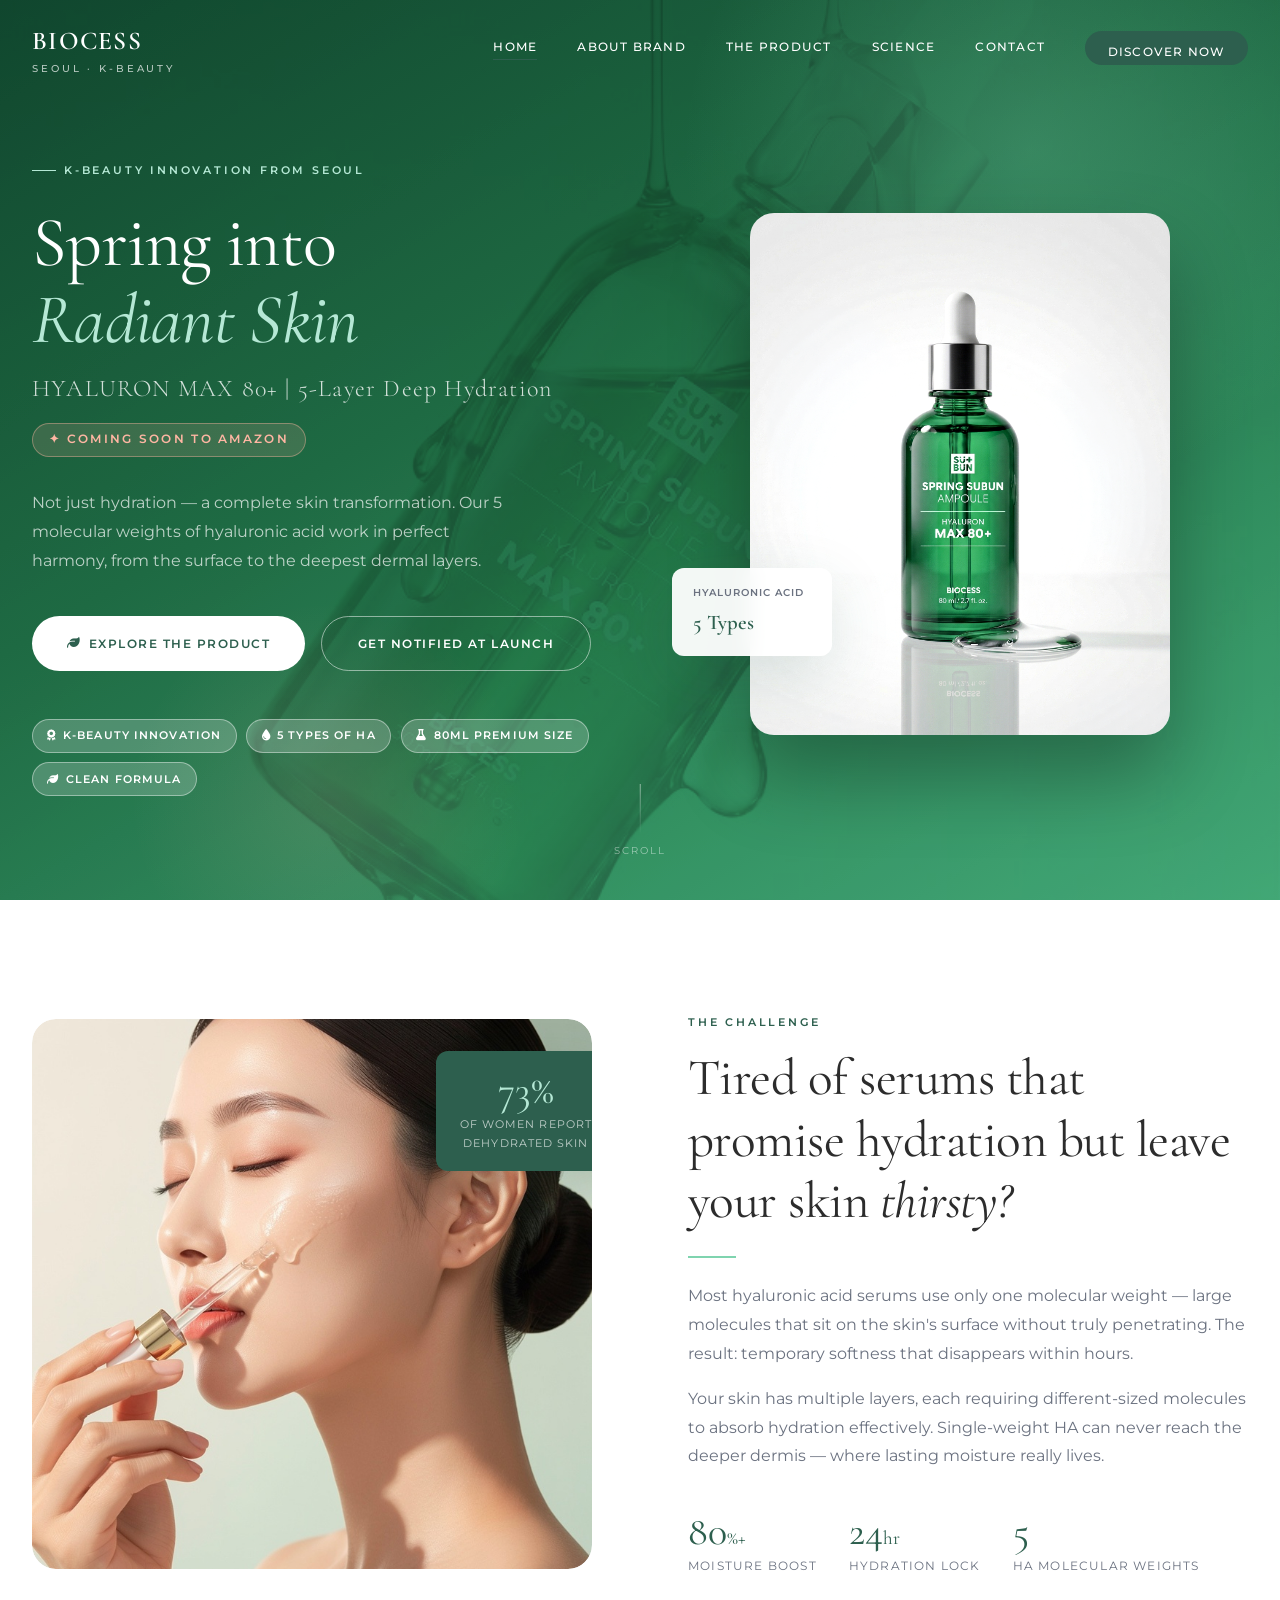
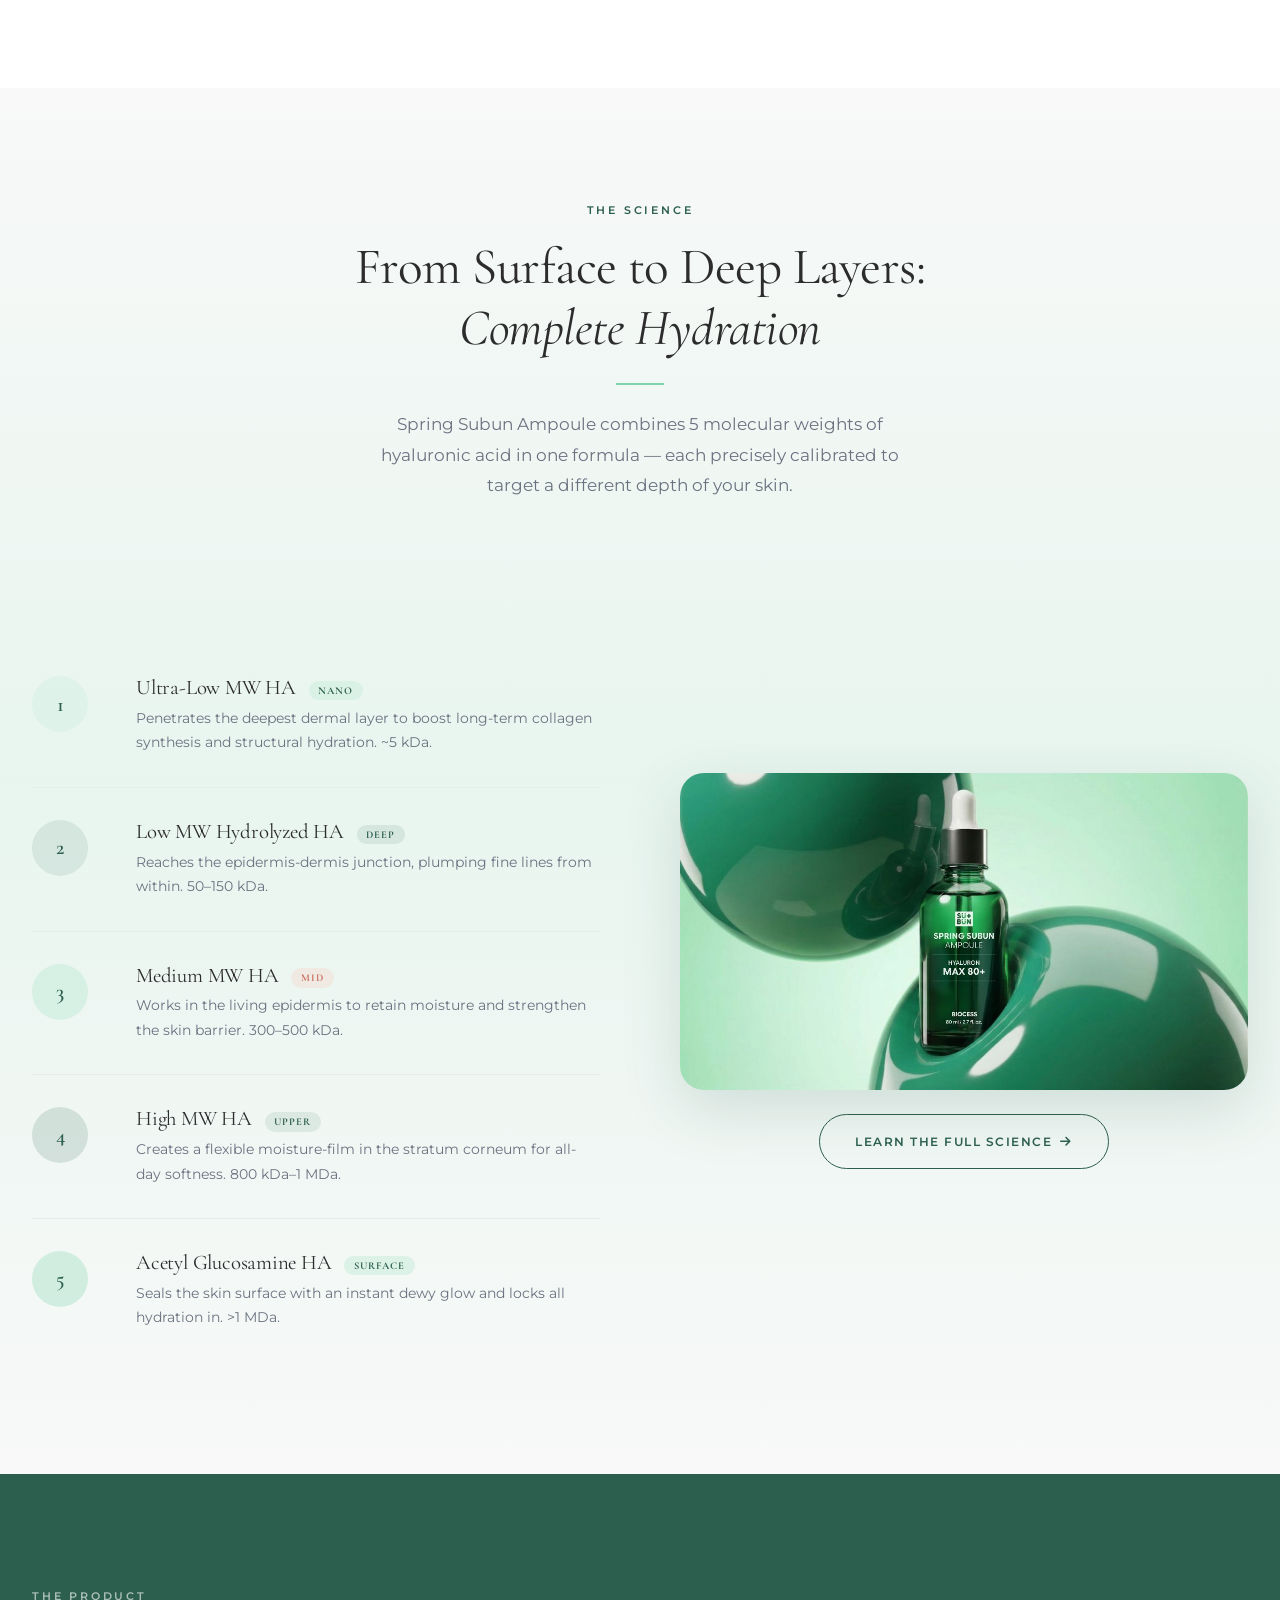
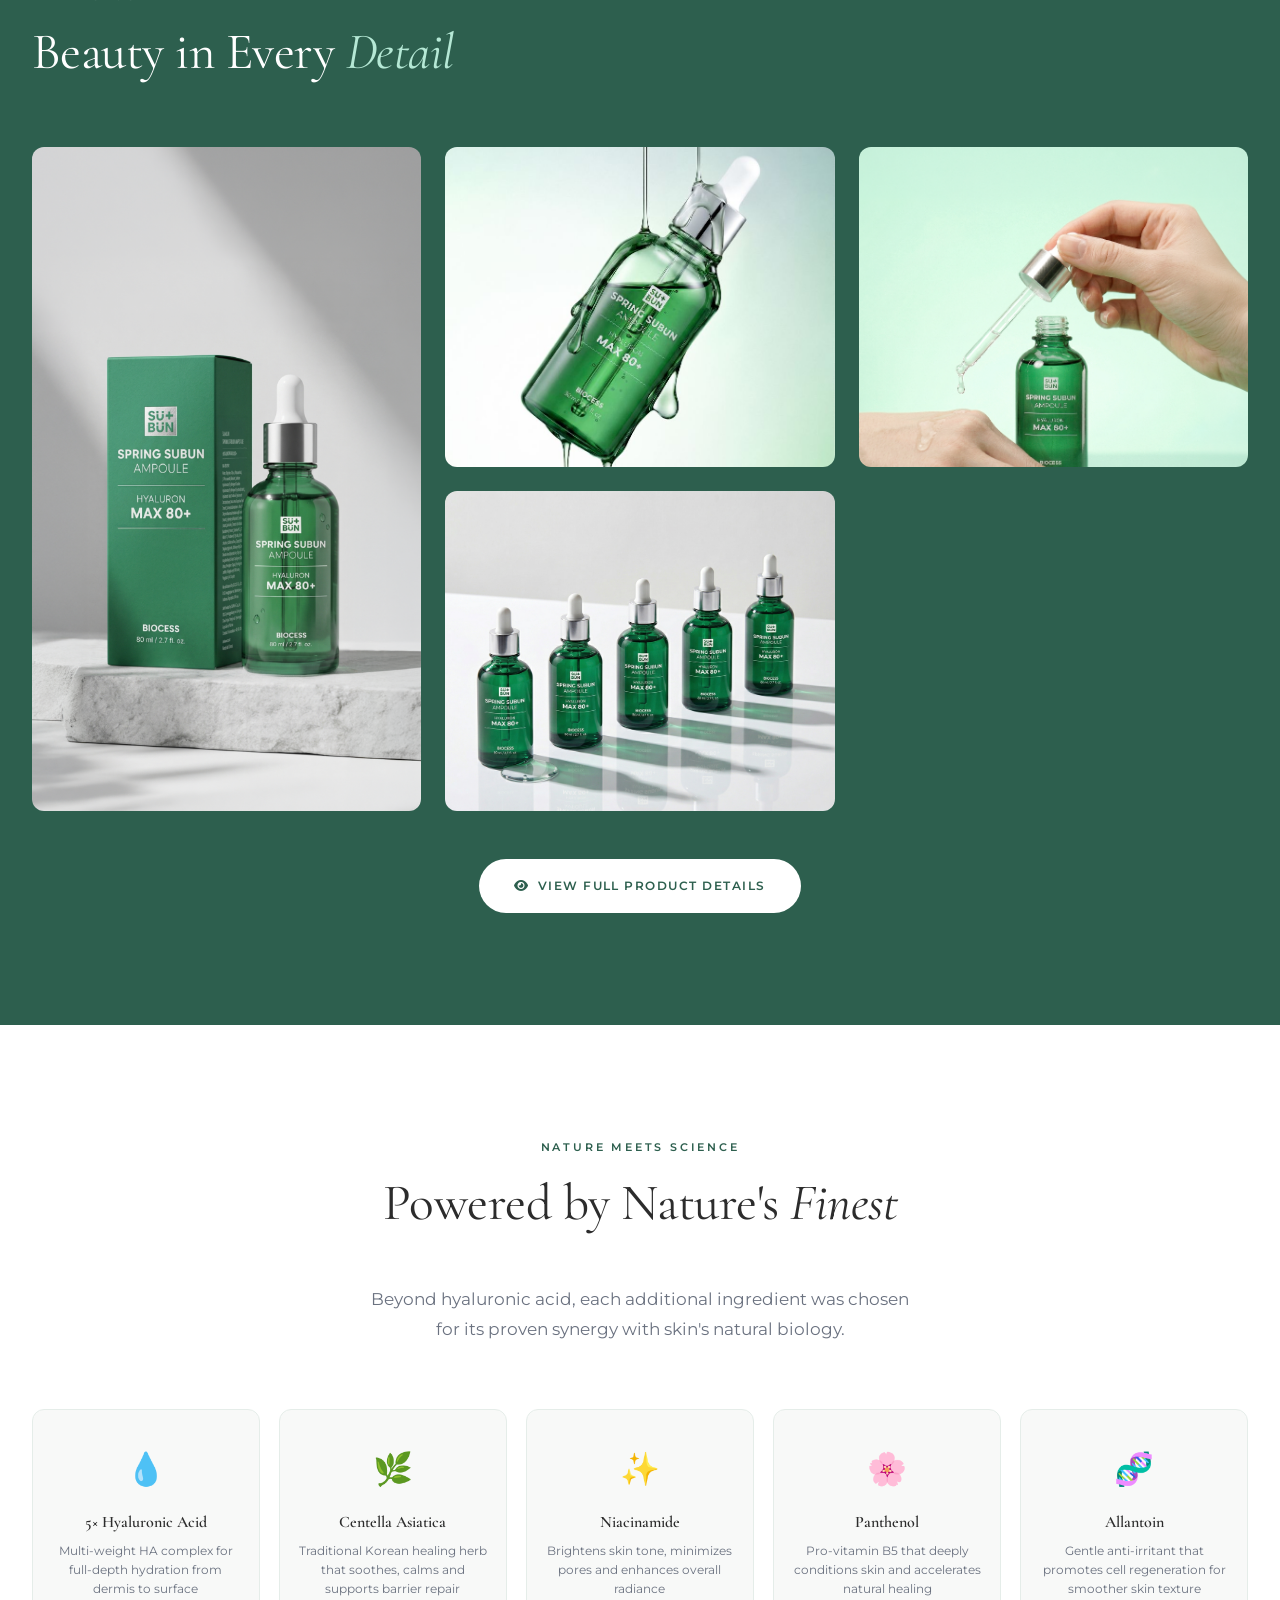
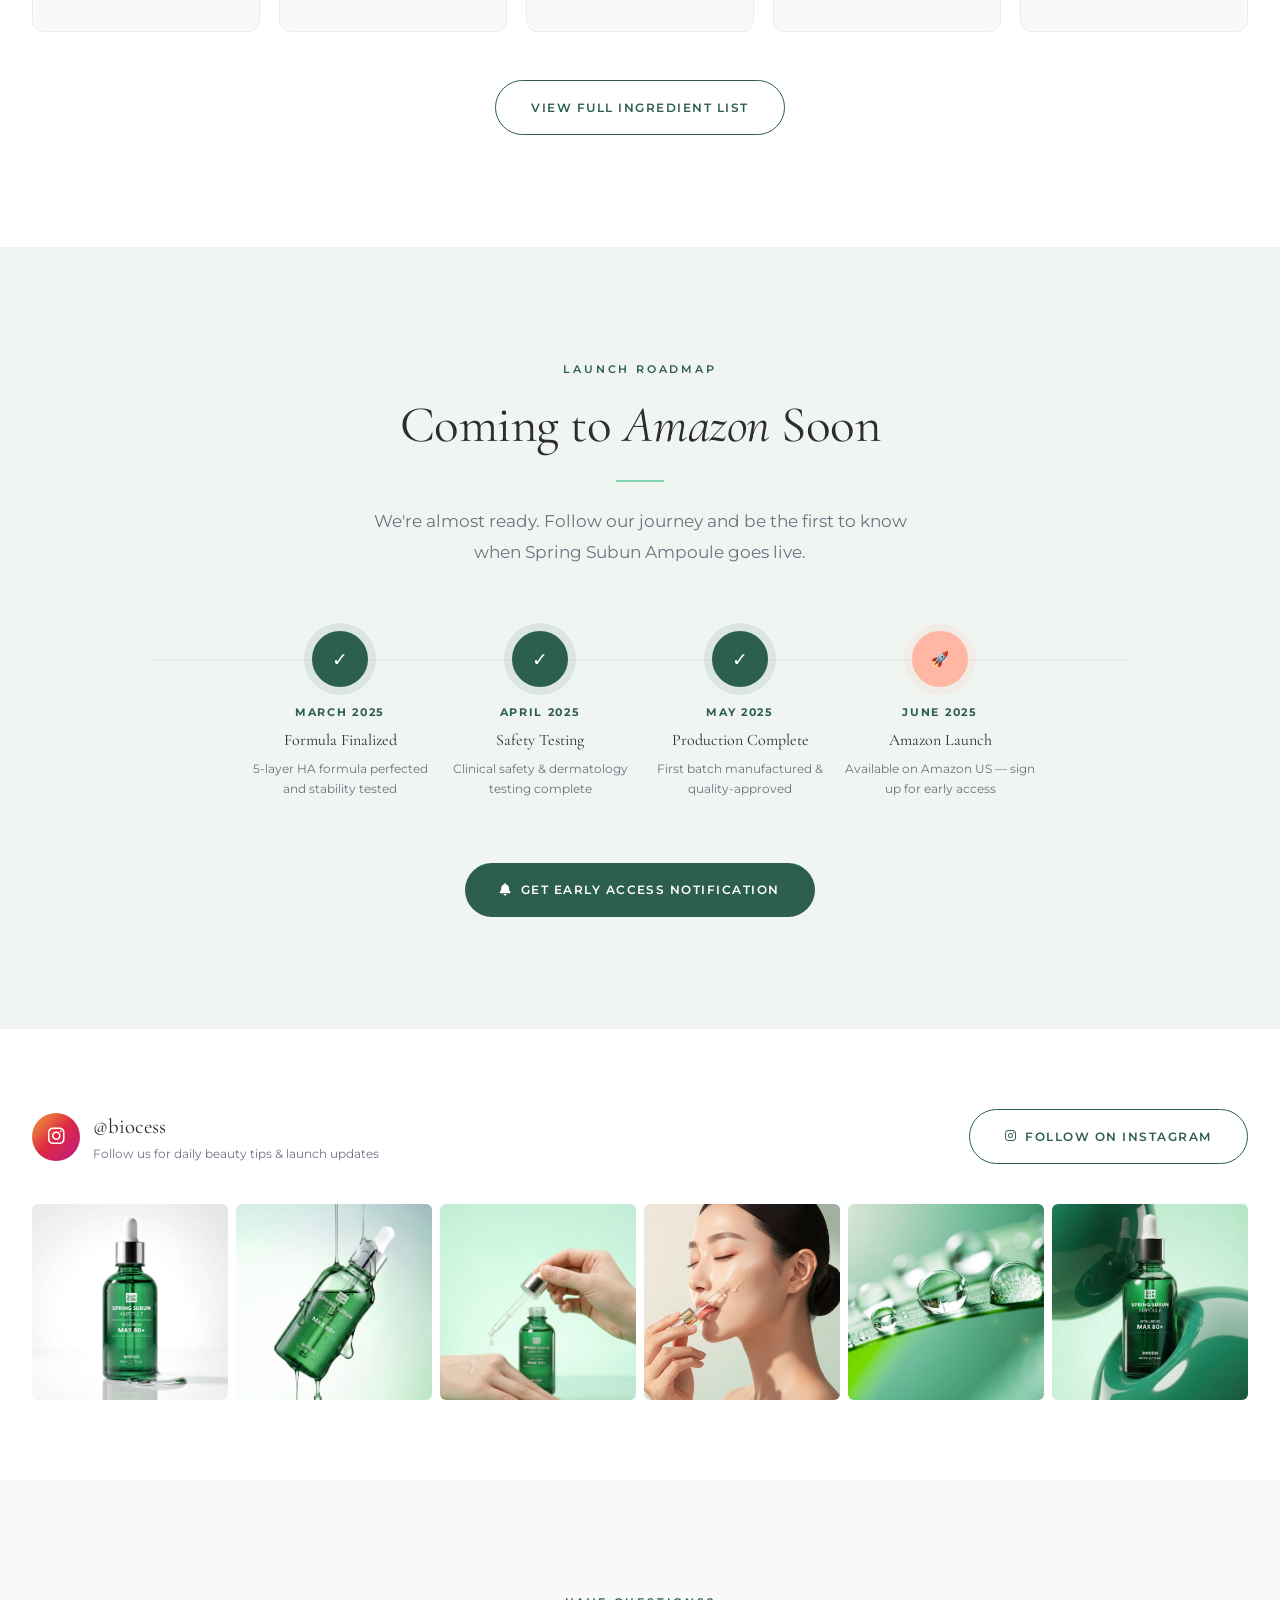
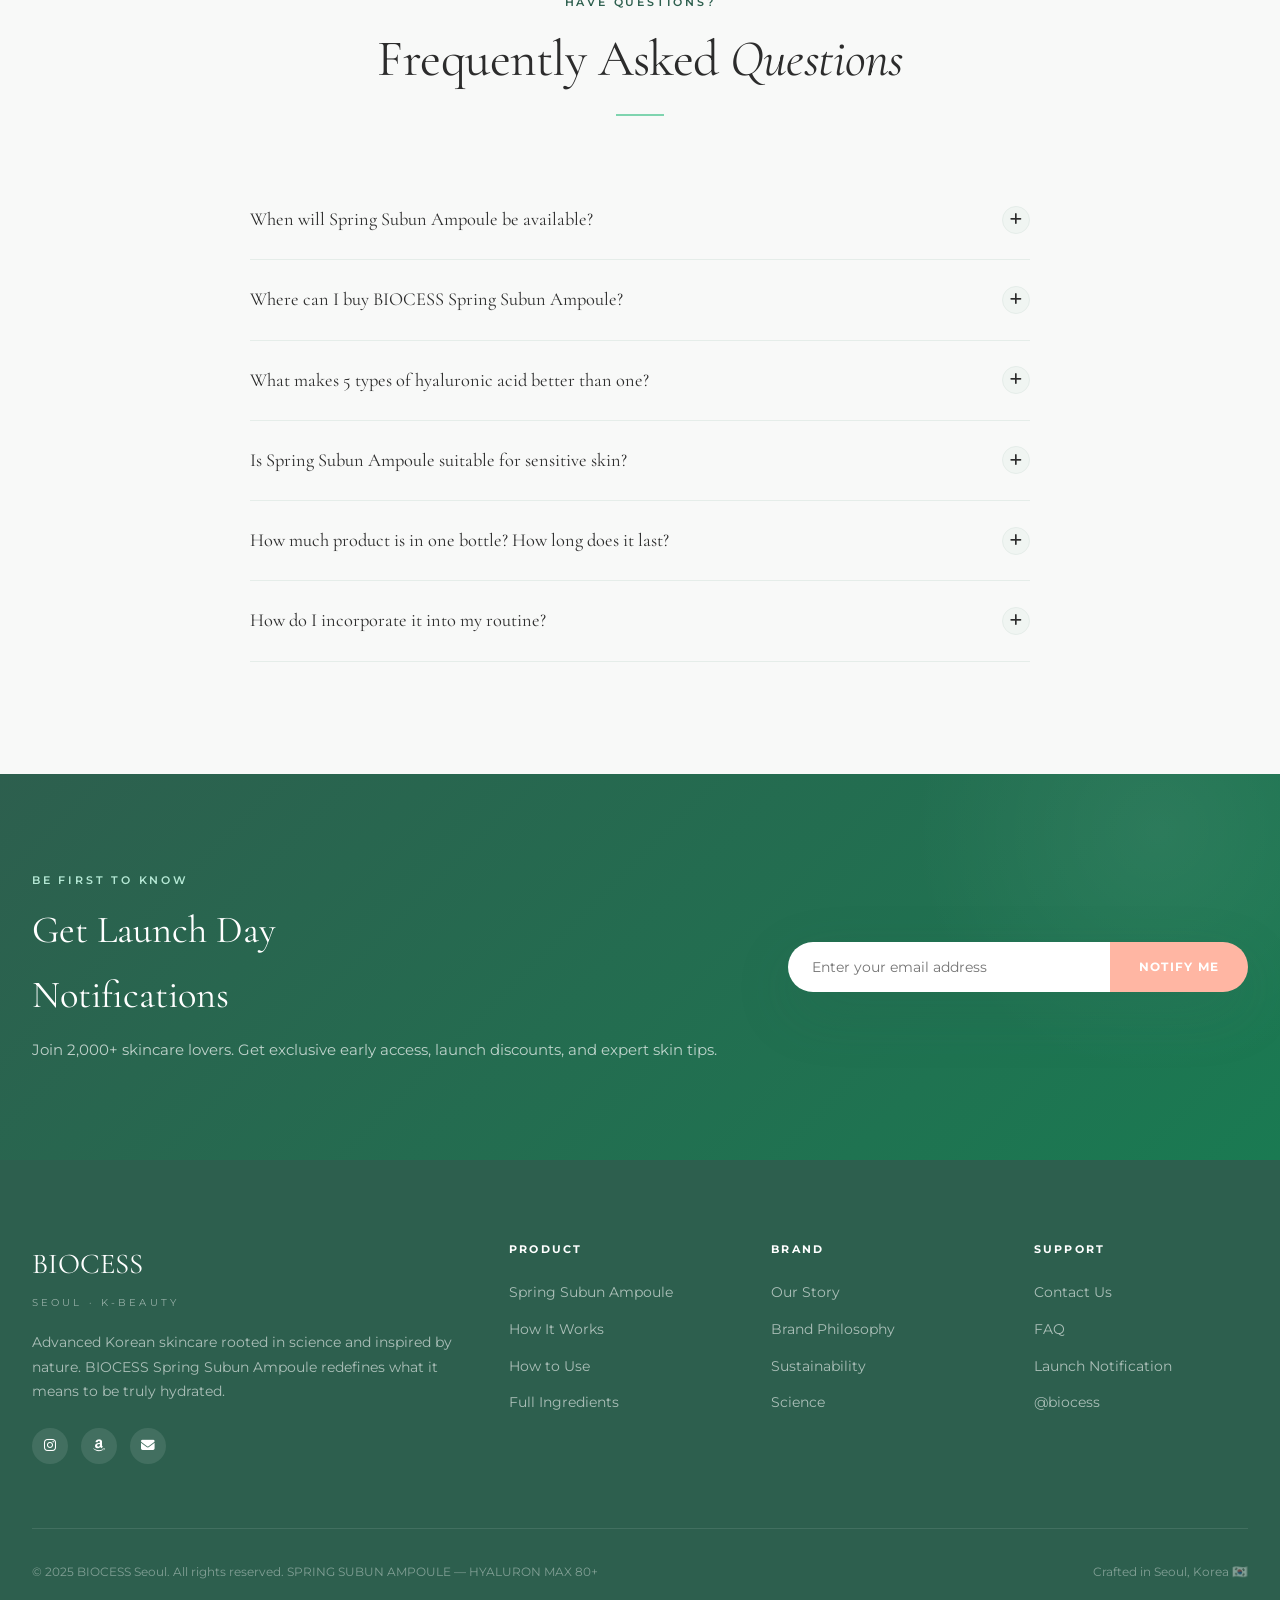
==== index.html @ d2f929d0 "main" ====
<!DOCTYPE html>
<html lang="en">
<head>
  <meta charset="UTF-8" />
  <meta name="viewport" content="width=device-width, initial-scale=1.0" />
  <meta name="description" content="BIOCESS Spring Subun Ampoule — K-Beauty's most advanced hyaluronic acid serum with 5-layer deep hydration technology. Hyaluron MAX 80+. Coming soon to Amazon." />
  <meta property="og:title" content="BIOCESS | Spring Subun Ampoule — Hyaluron MAX 80+" />
  <meta property="og:description" content="5 Types of Hyaluronic Acid. 80ml Premium Size. Deep Layer Hydration from Korea." />
  <meta property="og:image" content="images/product-hero.jpg" />
  <title>BIOCESS | Spring Subun Ampoule — Hyaluron MAX 80+</title>

  <!-- Google tag (gtag.js) -->
  <script async src="https://www.googletagmanager.com/gtag/js?id=G-M8Z8BWN2E7"></script>
  <script>
    window.dataLayer = window.dataLayer || [];
    function gtag(){dataLayer.push(arguments);}
    gtag('js', new Date());
    gtag('config', 'G-M8Z8BWN2E7');
  </script>

  <!-- Fonts & Icons -->
  <link rel="preconnect" href="https://fonts.googleapis.com" />
  <link rel="preconnect" href="https://fonts.gstatic.com" crossorigin />
  <link href="https://fonts.googleapis.com/css2?family=Cormorant+Garamond:ital,wght@0,300;0,400;0,500;0,600;1,300;1,400&family=Montserrat:wght@300;400;500;600;700&display=swap" rel="stylesheet" />
  <link rel="stylesheet" href="https://cdn.jsdelivr.net/npm/@fortawesome/fontawesome-free@6.5.0/css/all.min.css" />

  <!-- Styles -->
  <link rel="stylesheet" href="css/style.css" />
  <link rel="stylesheet" href="css/home.css" />
</head>
<body>

  <!-- ============================================================
       NAVIGATION
  ============================================================ -->
  <header id="site-header" class="light">
    <div class="nav-inner">
      <a href="index.html" class="nav-logo">
        <div>
          <div class="nav-logo-text">BIOCESS</div>
          <div class="nav-logo-sub">Seoul · K-Beauty</div>
        </div>
      </a>

      <nav class="nav-links" aria-label="Main navigation">
        <a href="index.html" class="active">Home</a>
        <a href="about.html">About Brand</a>
        <a href="product.html">The Product</a>
        <a href="science.html">Science</a>
        <a href="contact.html">Contact</a>
        <a href="product.html" class="btn-nav">Discover Now</a>
      </nav>

      <button class="nav-hamburger" aria-label="Open menu">
        <span></span><span></span><span></span>
      </button>
    </div>
  </header>

  <!-- Mobile Navigation -->
  <nav class="nav-mobile" aria-label="Mobile navigation">
    <button class="nav-mobile-close" aria-label="Close menu">&times;</button>
    <a href="index.html">Home</a>
    <a href="about.html">About Brand</a>
    <a href="product.html">The Product</a>
    <a href="science.html">Science</a>
    <a href="contact.html">Contact</a>
  </nav>

  <main>

  <!-- ============================================================
       HERO SECTION
  ============================================================ -->
  <section id="hero" aria-label="Hero">
    <div class="hero-bg"></div>
    <div class="hero-orb hero-orb-1"></div>
    <div class="hero-orb hero-orb-2"></div>

    <div class="hero-inner">
      <!-- Content -->
      <div class="hero-content">
        <div class="hero-eyebrow">K-Beauty Innovation from Seoul</div>

        <h1 class="hero-title">
          Spring into<br>
          <em>Radiant Skin</em>
        </h1>
        <p class="hero-subtitle">HYALURON MAX 80+ | 5-Layer Deep Hydration</p>
        <div class="hero-coming-soon">✦ Coming Soon to Amazon</div>

        <p class="hero-desc">
          Not just hydration — a complete skin transformation. Our 5 molecular weights of hyaluronic acid work in perfect harmony, from the surface to the deepest dermal layers.
        </p>

        <div class="hero-actions">
          <a href="product.html" class="btn btn-white">
            <i class="fas fa-leaf"></i> Explore the Product
          </a>
          <a href="#newsletter" class="btn btn-outline" style="border-color:rgba(255,255,255,0.5);color:white;">
            Get Notified at Launch
          </a>
        </div>

        <div class="hero-trust-badges">
          <span class="badge badge-white"><i class="fas fa-award"></i> K-Beauty Innovation</span>
          <span class="badge badge-white"><i class="fas fa-tint"></i> 5 Types of HA</span>
          <span class="badge badge-white"><i class="fas fa-flask"></i> 80ml Premium Size</span>
          <span class="badge badge-white"><i class="fas fa-leaf"></i> Clean Formula</span>
        </div>
      </div>

      <!-- Product Image -->
      <div class="hero-image-area">
        <img src="images/product-hero.jpg" alt="BIOCESS Spring Subun Ampoule — Hyaluron MAX 80+" class="hero-product-img" loading="eager" />
        <div class="hero-drop-badge">
          <div class="hero-drop-badge-label">Hyaluronic Acid</div>
          <div class="hero-drop-badge-value">5 Types</div>
        </div>
      </div>
    </div>

    <!-- Scroll indicator -->
    <div class="hero-scroll-indicator" aria-hidden="true">
      <span class="hero-scroll-line"></span>
      <span>Scroll</span>
    </div>
  </section>


  <!-- ============================================================
       PROBLEM STATEMENT
  ============================================================ -->
  <section id="problem" aria-label="The Problem">
    <div class="container">
      <div class="problem-inner">
        <div class="problem-image-wrap fade-in">
          <img src="images/lifestyle-model.jpg" alt="Woman applying skincare, concerned about dry skin" loading="lazy" />
          <div class="problem-stat">
            <div class="problem-stat-num">73%</div>
            <div class="problem-stat-text">of women report<br>dehydrated skin</div>
          </div>
        </div>

        <div class="problem-content">
          <p class="eyebrow">The Challenge</p>
          <h2 class="section-title fade-up">
            Tired of serums that promise hydration but leave your skin <em>thirsty?</em>
          </h2>
          <div class="divider"></div>
          <p class="fade-up delay-1">
            Most hyaluronic acid serums use only one molecular weight — large molecules that sit on the skin's surface without truly penetrating. The result: temporary softness that disappears within hours.
          </p>
          <p class="fade-up delay-2" style="margin-top:1rem;">
            Your skin has multiple layers, each requiring different-sized molecules to absorb hydration effectively. Single-weight HA can never reach the deeper dermis — where lasting moisture really lives.
          </p>

          <div style="margin-top:2.5rem;display:flex;gap:2rem;flex-wrap:wrap;" class="fade-up delay-3">
            <div>
              <div style="font-family:var(--font-serif);font-size:2.5rem;color:var(--color-primary-dark);line-height:1;">80<span style="font-size:1.2rem;">%+</span></div>
              <div style="font-size:0.75rem;color:var(--color-text-light);letter-spacing:0.1em;text-transform:uppercase;margin-top:0.3rem;">Moisture Boost</div>
            </div>
            <div>
              <div style="font-family:var(--font-serif);font-size:2.5rem;color:var(--color-primary-dark);line-height:1;">24<span style="font-size:1.2rem;">hr</span></div>
              <div style="font-size:0.75rem;color:var(--color-text-light);letter-spacing:0.1em;text-transform:uppercase;margin-top:0.3rem;">Hydration Lock</div>
            </div>
            <div>
              <div style="font-family:var(--font-serif);font-size:2.5rem;color:var(--color-primary-dark);line-height:1;">5</div>
              <div style="font-size:0.75rem;color:var(--color-text-light);letter-spacing:0.1em;text-transform:uppercase;margin-top:0.3rem;">HA Molecular Weights</div>
            </div>
          </div>
        </div>
      </div>
    </div>
  </section>


  <!-- ============================================================
       SOLUTION — 5-LAYER HYDRATION
  ============================================================ -->
  <section id="solution" aria-label="5-Layer Hydration Solution">
    <div class="container">
      <div class="text-center">
        <p class="eyebrow fade-up">The Science</p>
        <h2 class="fade-up delay-1">From Surface to Deep Layers:<br><em>Complete Hydration</em></h2>
        <div class="divider divider-center fade-up delay-2"></div>
        <p class="section-desc section-desc-center fade-up delay-2">
          Spring Subun Ampoule combines 5 molecular weights of hyaluronic acid in one formula — each precisely calibrated to target a different depth of your skin.
        </p>
      </div>

      <div style="display:grid;grid-template-columns:1fr 1fr;gap:5rem;align-items:center;margin-top:5rem;">
        <!-- Layer Steps -->
        <div class="layer-steps">
          <div class="layer-step fade-up">
            <div class="layer-num" style="background:rgba(127,212,175,0.1);color:var(--color-primary-dark);">1</div>
            <div class="layer-content">
              <h4>Ultra-Low MW HA <span class="layer-tag" style="background:rgba(127,212,175,0.15);color:var(--color-primary-dark);">Nano</span></h4>
              <p>Penetrates the deepest dermal layer to boost long-term collagen synthesis and structural hydration. ~5 kDa.</p>
            </div>
          </div>
          <div class="layer-step fade-up delay-1">
            <div class="layer-num" style="background:rgba(45,95,78,0.1);color:var(--color-primary-dark);">2</div>
            <div class="layer-content">
              <h4>Low MW Hydrolyzed HA <span class="layer-tag" style="background:rgba(45,95,78,0.1);color:var(--color-primary-dark);">Deep</span></h4>
              <p>Reaches the epidermis-dermis junction, plumping fine lines from within. 50–150 kDa.</p>
            </div>
          </div>
          <div class="layer-step fade-up delay-2">
            <div class="layer-num" style="background:rgba(127,212,175,0.2);color:var(--color-primary-dark);">3</div>
            <div class="layer-content">
              <h4>Medium MW HA <span class="layer-tag" style="background:rgba(255,182,163,0.2);color:#c97060;">Mid</span></h4>
              <p>Works in the living epidermis to retain moisture and strengthen the skin barrier. 300–500 kDa.</p>
            </div>
          </div>
          <div class="layer-step fade-up delay-3">
            <div class="layer-num" style="background:rgba(45,95,78,0.15);color:var(--color-primary-dark);">4</div>
            <div class="layer-content">
              <h4>High MW HA <span class="layer-tag" style="background:rgba(45,95,78,0.1);color:var(--color-primary-dark);">Upper</span></h4>
              <p>Creates a flexible moisture-film in the stratum corneum for all-day softness. 800 kDa–1 MDa.</p>
            </div>
          </div>
          <div class="layer-step fade-up delay-4">
            <div class="layer-num" style="background:rgba(127,212,175,0.3);color:var(--color-primary-dark);">5</div>
            <div class="layer-content">
              <h4>Acetyl Glucosamine HA <span class="layer-tag" style="background:rgba(127,212,175,0.2);color:var(--color-primary-dark);">Surface</span></h4>
              <p>Seals the skin surface with an instant dewy glow and locks all hydration in. &gt;1 MDa.</p>
            </div>
          </div>
        </div>

        <!-- Visual Diagram -->
        <div class="fade-in delay-2">
          <img src="images/product-bubbles.jpg" alt="5-layer hydration visualization" style="border-radius:var(--radius-lg);box-shadow:var(--shadow-lg);width:100%;" loading="lazy" />
          <div style="text-align:center;margin-top:1.5rem;">
            <a href="science.html" class="btn btn-outline">Learn the Full Science <i class="fas fa-arrow-right" style="font-size:0.75rem;"></i></a>
          </div>
        </div>
      </div>
    </div>
  </section>


  <!-- ============================================================
       PRODUCT SHOWCASE GALLERY
  ============================================================ -->
  <section id="showcase" aria-label="Product Showcase">
    <div class="container">
      <p class="eyebrow fade-up" style="color:rgba(255,255,255,0.6);">The Product</p>
      <h2 class="fade-up delay-1" style="color:white;">Beauty in Every <em style="color:var(--color-primary-light);">Detail</em></h2>

      <div class="showcase-grid">
        <div class="showcase-item large fade-in" data-lightbox="images/product-box.jpg">
          <img src="images/product-box.jpg" alt="Spring Subun Ampoule with box packaging" loading="lazy" />
          <div class="showcase-item-overlay">
            <span class="showcase-item-label"><i class="fas fa-expand"></i> Premium Packaging</span>
          </div>
        </div>
        <div class="showcase-item fade-in delay-1" data-lightbox="images/product-drip.jpg">
          <img src="images/product-drip.jpg" alt="Serum texture dripping" loading="lazy" />
          <div class="showcase-item-overlay">
            <span class="showcase-item-label"><i class="fas fa-expand"></i> Serum Texture</span>
          </div>
        </div>
        <div class="showcase-item fade-in delay-2" data-lightbox="images/product-usage.jpg">
          <img src="images/product-usage.jpg" alt="How to use the ampoule" loading="lazy" />
          <div class="showcase-item-overlay">
            <span class="showcase-item-label"><i class="fas fa-expand"></i> Application</span>
          </div>
        </div>
        <div class="showcase-item fade-in delay-3" data-lightbox="images/product-lineup.jpg">
          <img src="images/product-lineup.jpg" alt="Product lineup" loading="lazy" />
          <div class="showcase-item-overlay">
            <span class="showcase-item-label"><i class="fas fa-expand"></i> Product Range</span>
          </div>
        </div>
      </div>

      <div class="text-center" style="margin-top:3rem;">
        <a href="product.html" class="btn btn-white">
          <i class="fas fa-eye"></i> View Full Product Details
        </a>
      </div>
    </div>
  </section>


  <!-- ============================================================
       INGREDIENT STORY
  ============================================================ -->
  <section id="ingredients" aria-label="Key Ingredients">
    <div class="container">
      <div class="text-center">
        <p class="eyebrow fade-up">Nature Meets Science</p>
        <h2 class="fade-up delay-1">Powered by Nature's <em>Finest</em></h2>
        <div class="divider divider-center fade-up delay-1"></div>
        <p class="section-desc section-desc-center fade-up delay-2">
          Beyond hyaluronic acid, each additional ingredient was chosen for its proven synergy with skin's natural biology.
        </p>
      </div>

      <div class="ingredients-grid">
        <div class="ingredient-card fade-up">
          <span class="ingredient-icon">💧</span>
          <div class="ingredient-name">5× Hyaluronic Acid</div>
          <div class="ingredient-desc">Multi-weight HA complex for full-depth hydration from dermis to surface</div>
        </div>
        <div class="ingredient-card fade-up delay-1">
          <span class="ingredient-icon">🌿</span>
          <div class="ingredient-name">Centella Asiatica</div>
          <div class="ingredient-desc">Traditional Korean healing herb that soothes, calms and supports barrier repair</div>
        </div>
        <div class="ingredient-card fade-up delay-2">
          <span class="ingredient-icon">✨</span>
          <div class="ingredient-name">Niacinamide</div>
          <div class="ingredient-desc">Brightens skin tone, minimizes pores and enhances overall radiance</div>
        </div>
        <div class="ingredient-card fade-up delay-3">
          <span class="ingredient-icon">🌸</span>
          <div class="ingredient-name">Panthenol</div>
          <div class="ingredient-desc">Pro-vitamin B5 that deeply conditions skin and accelerates natural healing</div>
        </div>
        <div class="ingredient-card fade-up delay-4">
          <span class="ingredient-icon">🧬</span>
          <div class="ingredient-name">Allantoin</div>
          <div class="ingredient-desc">Gentle anti-irritant that promotes cell regeneration for smoother skin texture</div>
        </div>
      </div>

      <div class="text-center" style="margin-top:3rem;" class="fade-up">
        <a href="product.html#ingredients-full" class="btn btn-outline">View Full Ingredient List</a>
      </div>
    </div>
  </section>


  <!-- ============================================================
       COMING SOON / TIMELINE
  ============================================================ -->
  <section id="timeline" aria-label="Launch Timeline">
    <div class="container">
      <div class="text-center">
        <p class="eyebrow fade-up">Launch Roadmap</p>
        <h2 class="fade-up delay-1">Coming to <em>Amazon</em> Soon</h2>
        <div class="divider divider-center fade-up delay-1"></div>
        <p class="section-desc section-desc-center fade-up delay-2">
          We're almost ready. Follow our journey and be the first to know when Spring Subun Ampoule goes live.
        </p>
      </div>

      <div class="timeline-track">
        <div class="timeline-item active fade-up">
          <div class="timeline-dot" style="color:white;">✓</div>
          <div class="timeline-month">March 2025</div>
          <div class="timeline-label">Formula Finalized</div>
          <div class="timeline-desc">5-layer HA formula perfected and stability tested</div>
        </div>
        <div class="timeline-item active fade-up delay-1">
          <div class="timeline-dot" style="color:white;">✓</div>
          <div class="timeline-month">April 2025</div>
          <div class="timeline-label">Safety Testing</div>
          <div class="timeline-desc">Clinical safety & dermatology testing complete</div>
        </div>
        <div class="timeline-item active fade-up delay-2">
          <div class="timeline-dot" style="color:white;">✓</div>
          <div class="timeline-month">May 2025</div>
          <div class="timeline-label">Production Complete</div>
          <div class="timeline-desc">First batch manufactured &amp; quality-approved</div>
        </div>
        <div class="timeline-item upcoming fade-up delay-3">
          <div class="timeline-dot" style="font-size:0.9rem;">🚀</div>
          <div class="timeline-month">June 2025</div>
          <div class="timeline-label">Amazon Launch</div>
          <div class="timeline-desc">Available on Amazon US — sign up for early access</div>
        </div>
      </div>

      <div class="text-center" style="margin-top:4rem;" class="fade-up">
        <a href="contact.html" class="btn btn-primary">
          <i class="fas fa-bell"></i> Get Early Access Notification
        </a>
      </div>
    </div>
  </section>


  <!-- ============================================================
       INSTAGRAM SECTION
  ============================================================ -->
  <section id="instagram" aria-label="Instagram Feed">
    <div class="container">
      <div class="instagram-header">
        <div class="instagram-handle">
          <div class="instagram-handle-icon">
            <i class="fab fa-instagram"></i>
          </div>
          <div>
            <div style="font-family:var(--font-serif);font-size:1.3rem;color:var(--color-text);">@biocess</div>
            <div style="font-size:0.75rem;color:var(--color-text-light);">Follow us for daily beauty tips &amp; launch updates</div>
          </div>
        </div>
        <a href="https://www.instagram.com/biocess" target="_blank" rel="noopener" class="btn btn-outline">
          <i class="fab fa-instagram"></i> Follow on Instagram
        </a>
      </div>

      <div class="instagram-posts">
        <div class="instagram-post fade-in" onclick="window.open('https://www.instagram.com/biocess','_blank')">
          <img src="images/product-hero.jpg" alt="Instagram post 1" loading="lazy" />
          <div class="instagram-post-overlay"><i class="fab fa-instagram"></i></div>
        </div>
        <div class="instagram-post fade-in delay-1" onclick="window.open('https://www.instagram.com/biocess','_blank')">
          <img src="images/product-drip.jpg" alt="Instagram post 2" loading="lazy" />
          <div class="instagram-post-overlay"><i class="fab fa-instagram"></i></div>
        </div>
        <div class="instagram-post fade-in delay-2" onclick="window.open('https://www.instagram.com/biocess','_blank')">
          <img src="images/product-usage.jpg" alt="Instagram post 3" loading="lazy" />
          <div class="instagram-post-overlay"><i class="fab fa-instagram"></i></div>
        </div>
        <div class="instagram-post fade-in delay-3" onclick="window.open('https://www.instagram.com/biocess','_blank')">
          <img src="images/lifestyle-model.jpg" alt="Instagram post 4" loading="lazy" />
          <div class="instagram-post-overlay"><i class="fab fa-instagram"></i></div>
        </div>
        <div class="instagram-post fade-in delay-4" onclick="window.open('https://www.instagram.com/biocess','_blank')">
          <img src="images/nature-dewdrops.jpg" alt="Instagram post 5" loading="lazy" />
          <div class="instagram-post-overlay"><i class="fab fa-instagram"></i></div>
        </div>
        <div class="instagram-post fade-in" onclick="window.open('https://www.instagram.com/biocess','_blank')" style="transition-delay:0.5s;">
          <img src="images/product-bubbles.jpg" alt="Instagram post 6" loading="lazy" />
          <div class="instagram-post-overlay"><i class="fab fa-instagram"></i></div>
        </div>
      </div>
    </div>
  </section>


  <!-- ============================================================
       FAQ
  ============================================================ -->
  <section id="faq" aria-label="Frequently Asked Questions">
    <div class="container">
      <div class="text-center">
        <p class="eyebrow fade-up">Have Questions?</p>
        <h2 class="fade-up delay-1">Frequently Asked <em>Questions</em></h2>
        <div class="divider divider-center fade-up delay-1"></div>
      </div>

      <div class="faq-list">
        <div class="faq-item">
          <div class="faq-question">
            When will Spring Subun Ampoule be available?
            <span class="faq-icon"><i class="fas fa-plus"></i></span>
          </div>
          <div class="faq-answer">
            <div class="faq-answer-inner">
              We are targeting a June 2025 launch on Amazon US. Production is complete and we are currently in the final stages of Amazon listing setup. Sign up for our newsletter to receive your personal launch notification and potentially exclusive early-access pricing.
            </div>
          </div>
        </div>

        <div class="faq-item">
          <div class="faq-question">
            Where can I buy BIOCESS Spring Subun Ampoule?
            <span class="faq-icon"><i class="fas fa-plus"></i></span>
          </div>
          <div class="faq-answer">
            <div class="faq-answer-inner">
              The initial launch will be exclusively on Amazon US, offering Prime-eligible shipping with convenient returns. We plan to expand to additional markets and retail channels following the initial launch. International customers — please register your interest via our contact form.
            </div>
          </div>
        </div>

        <div class="faq-item">
          <div class="faq-question">
            What makes 5 types of hyaluronic acid better than one?
            <span class="faq-icon"><i class="fas fa-plus"></i></span>
          </div>
          <div class="faq-answer">
            <div class="faq-answer-inner">
              Single-weight hyaluronic acid can only reach one layer of skin. Our 5-molecular-weight system works simultaneously at every depth — from the deepest dermis to the outermost surface — creating truly comprehensive, lasting hydration that single-weight products simply cannot achieve. Think of it like watering not just the top of the soil, but all the way to the roots.
            </div>
          </div>
        </div>

        <div class="faq-item">
          <div class="faq-question">
            Is Spring Subun Ampoule suitable for sensitive skin?
            <span class="faq-icon"><i class="fas fa-plus"></i></span>
          </div>
          <div class="faq-answer">
            <div class="faq-answer-inner">
              Yes. The formula is designed to be gentle and non-irritating. It is free from parabens, artificial colorants, and known irritants. The inclusion of allantoin and centella asiatica further helps calm sensitive or reactive skin. As with any new product, we recommend a patch test before full application.
            </div>
          </div>
        </div>

        <div class="faq-item">
          <div class="faq-question">
            How much product is in one bottle? How long does it last?
            <span class="faq-icon"><i class="fas fa-plus"></i></span>
          </div>
          <div class="faq-answer">
            <div class="faq-answer-inner">
              Each bottle contains 80ml (2.7 fl. oz.) — significantly more than the industry standard 30ml serums. With recommended twice-daily use (3–4 drops per application), one bottle lasts approximately 2–3 months, making it exceptional value compared to similarly priced serums.
            </div>
          </div>
        </div>

        <div class="faq-item">
          <div class="faq-question">
            How do I incorporate it into my routine?
            <span class="faq-icon"><i class="fas fa-plus"></i></span>
          </div>
          <div class="faq-answer">
            <div class="faq-answer-inner">
              Apply 3–4 drops onto cleansed, slightly damp skin before your moisturizer. Use morning and evening for best results. The slightly damp skin technique is key — hyaluronic acid works by binding to water, so having moisture present helps it absorb and perform optimally. Learn more on our <a href="product.html#how-to-use" style="color:var(--color-primary-dark);text-decoration:underline;">Product page</a>.
            </div>
          </div>
        </div>
      </div>
    </div>
  </section>


  <!-- ============================================================
       NEWSLETTER / CTA
  ============================================================ -->
  <section id="newsletter" aria-label="Newsletter Signup">
    <div class="container">
      <div class="newsletter-inner">
        <div class="newsletter-content fade-up">
          <p style="font-size:0.7rem;font-weight:600;letter-spacing:0.25em;text-transform:uppercase;color:var(--color-primary-light);margin-bottom:0.5rem;">Be First to Know</p>
          <div class="newsletter-title">Get Launch Day<br>Notifications</div>
          <p class="newsletter-desc">Join 2,000+ skincare lovers. Get exclusive early access, launch discounts, and expert skin tips.</p>
        </div>

        <form class="newsletter-form fade-up delay-2" id="newsletter-form" novalidate>
          <input type="email" name="email" class="newsletter-input" placeholder="Enter your email address" required aria-label="Email address" />
          <button type="submit" class="newsletter-btn">Notify Me</button>
        </form>
      </div>
    </div>
  </section>

  </main>


  <!-- ============================================================
       FOOTER
  ============================================================ -->
  <footer id="site-footer" aria-label="Site Footer">
    <div class="container">
      <div class="footer-grid">
        <!-- Brand -->
        <div>
          <div class="footer-brand-name">BIOCESS</div>
          <div class="footer-brand-sub">Seoul · K-Beauty</div>
          <p class="footer-desc">
            Advanced Korean skincare rooted in science and inspired by nature. BIOCESS Spring Subun Ampoule redefines what it means to be truly hydrated.
          </p>
          <div class="footer-social">
            <a href="https://www.instagram.com/biocess" target="_blank" rel="noopener" aria-label="Instagram">
              <i class="fab fa-instagram"></i>
            </a>
            <a href="#" aria-label="Amazon">
              <i class="fab fa-amazon"></i>
            </a>
            <a href="contact.html" aria-label="Email">
              <i class="fas fa-envelope"></i>
            </a>
          </div>
        </div>

        <!-- Products -->
        <div>
          <div class="footer-col-title">Product</div>
          <ul class="footer-links">
            <li><a href="product.html">Spring Subun Ampoule</a></li>
            <li><a href="product.html#how-it-works">How It Works</a></li>
            <li><a href="product.html#how-to-use">How to Use</a></li>
            <li><a href="product.html#ingredients-full">Full Ingredients</a></li>
          </ul>
        </div>

        <!-- Brand -->
        <div>
          <div class="footer-col-title">Brand</div>
          <ul class="footer-links">
            <li><a href="about.html">Our Story</a></li>
            <li><a href="about.html#philosophy">Brand Philosophy</a></li>
            <li><a href="about.html#sustainability">Sustainability</a></li>
            <li><a href="science.html">Science</a></li>
          </ul>
        </div>

        <!-- Support -->
        <div>
          <div class="footer-col-title">Support</div>
          <ul class="footer-links">
            <li><a href="contact.html">Contact Us</a></li>
            <li><a href="#faq">FAQ</a></li>
            <li><a href="#newsletter">Launch Notification</a></li>
            <li><a href="https://www.instagram.com/biocess" target="_blank" rel="noopener">@biocess</a></li>
          </ul>
        </div>
      </div>

      <div class="footer-bottom">
        <p class="footer-copyright">&copy; 2025 BIOCESS Seoul. All rights reserved. SPRING SUBUN AMPOULE — HYALURON MAX 80+</p>
        <p class="footer-copyright">Crafted in Seoul, Korea 🇰🇷</p>
      </div>
    </div>
  </footer>

  <!-- Lightbox -->
  <div class="lightbox-overlay" id="lightbox" role="dialog" aria-modal="true" aria-label="Image viewer">
    <button class="lightbox-close" id="lightbox-close" aria-label="Close image viewer">&times;</button>
    <img class="lightbox-img" id="lightbox-img" src="" alt="Product detail view" />
  </div>

  <!-- Scripts -->
  <script src="js/main.js"></script>
</body>
</html>
---- css/style.css ----
/* ============================================
   BIOCESS - Spring Subun Ampoule
   Main Stylesheet
   ============================================ */

/* --- Google Fonts & Variables --- */
@import url('https://fonts.googleapis.com/css2?family=Cormorant+Garamond:ital,wght@0,300;0,400;0,500;0,600;1,300;1,400&family=Montserrat:wght@300;400;500;600;700&family=Noto+Sans+KR:wght@300;400;500&display=swap');

:root {
  --color-primary: #7FD4AF;
  --color-primary-dark: #2D5F4E;
  --color-primary-light: #B5E8D5;
  --color-accent: #FFB6A3;
  --color-bg: #F8F9F8;
  --color-bg-alt: #F0F5F2;
  --color-text: #2C2C2C;
  --color-text-light: #6B7280;
  --color-white: #FFFFFF;
  --color-green-bottle: #1a5c3a;
  --color-border: #E5EDE9;
  --font-serif: 'Cormorant Garamond', Georgia, serif;
  --font-sans: 'Montserrat', sans-serif;
  --radius-sm: 6px;
  --radius-md: 12px;
  --radius-lg: 24px;
  --radius-full: 9999px;
  --shadow-sm: 0 2px 8px rgba(45, 95, 78, 0.08);
  --shadow-md: 0 8px 32px rgba(45, 95, 78, 0.12);
  --shadow-lg: 0 20px 60px rgba(45, 95, 78, 0.16);
  --transition: all 0.3s cubic-bezier(0.4, 0, 0.2, 1);
  --max-width: 1280px;
}

/* --- Reset & Base --- */
*, *::before, *::after { box-sizing: border-box; margin: 0; padding: 0; }

html { scroll-behavior: smooth; font-size: 16px; }

body {
  font-family: var(--font-sans);
  background-color: var(--color-bg);
  color: var(--color-text);
  line-height: 1.7;
  -webkit-font-smoothing: antialiased;
}

img { max-width: 100%; height: auto; display: block; }

a { text-decoration: none; color: inherit; transition: var(--transition); }

ul { list-style: none; }

/* --- Typography --- */
h1, h2, h3, h4, h5 {
  font-family: var(--font-serif);
  font-weight: 400;
  line-height: 1.2;
  letter-spacing: -0.01em;
}

h1 { font-size: clamp(2.5rem, 6vw, 5rem); }
h2 { font-size: clamp(2rem, 4vw, 3.5rem); }
h3 { font-size: clamp(1.5rem, 2.5vw, 2.2rem); }
h4 { font-size: clamp(1.2rem, 2vw, 1.6rem); }

p { font-size: 1rem; color: var(--color-text-light); line-height: 1.8; }

.eyebrow {
  font-family: var(--font-sans);
  font-size: 0.7rem;
  font-weight: 600;
  letter-spacing: 0.25em;
  text-transform: uppercase;
  color: var(--color-primary-dark);
  margin-bottom: 1rem;
}

/* --- Layout --- */
.container {
  max-width: var(--max-width);
  margin: 0 auto;
  padding: 0 2rem;
}

.section { padding: 7rem 0; }
.section-sm { padding: 4rem 0; }

.grid-2 { display: grid; grid-template-columns: 1fr 1fr; gap: 4rem; align-items: center; }
.grid-3 { display: grid; grid-template-columns: repeat(3, 1fr); gap: 2rem; }
.grid-4 { display: grid; grid-template-columns: repeat(4, 1fr); gap: 1.5rem; }

/* --- Header / Navigation --- */
#site-header {
  position: fixed;
  top: 0;
  left: 0;
  right: 0;
  z-index: 1000;
  padding: 1.2rem 0;
  transition: var(--transition);
  background: transparent;
}

#site-header.scrolled {
  background: rgba(248, 249, 248, 0.96);
  backdrop-filter: blur(20px);
  -webkit-backdrop-filter: blur(20px);
  box-shadow: var(--shadow-sm);
  padding: 0.8rem 0;
}

.nav-inner {
  display: flex;
  align-items: center;
  justify-content: space-between;
  max-width: var(--max-width);
  margin: 0 auto;
  padding: 0 2rem;
}

.nav-logo {
  display: flex;
  align-items: center;
  gap: 0.5rem;
}

.nav-logo-text {
  font-family: var(--font-serif);
  font-size: 1.6rem;
  font-weight: 600;
  color: var(--color-primary-dark);
  letter-spacing: 0.05em;
}

.nav-logo-sub {
  font-family: var(--font-sans);
  font-size: 0.6rem;
  font-weight: 500;
  letter-spacing: 0.3em;
  text-transform: uppercase;
  color: var(--color-text-light);
  margin-top: -2px;
}

.nav-links {
  display: flex;
  align-items: center;
  gap: 2.5rem;
}

.nav-links a {
  font-size: 0.78rem;
  font-weight: 500;
  letter-spacing: 0.1em;
  text-transform: uppercase;
  color: var(--color-text);
  position: relative;
  padding-bottom: 3px;
}

.nav-links a::after {
  content: '';
  position: absolute;
  bottom: 0;
  left: 0;
  width: 0;
  height: 1px;
  background: var(--color-primary-dark);
  transition: var(--transition);
}

.nav-links a:hover::after,
.nav-links a.active::after { width: 100%; }

#site-header.light .nav-links a,
#site-header.light .nav-logo-text { color: var(--color-white); }
#site-header.light .nav-logo-sub { color: rgba(255,255,255,0.7); }
#site-header.light.scrolled .nav-links a,
#site-header.light.scrolled .nav-logo-text { color: var(--color-text); }
#site-header.light.scrolled .nav-logo-sub { color: var(--color-text-light); }

.btn-nav {
  font-size: 0.72rem;
  font-weight: 600;
  letter-spacing: 0.12em;
  text-transform: uppercase;
  padding: 0.6rem 1.4rem;
  border-radius: var(--radius-full);
  background: var(--color-primary-dark);
  color: var(--color-white) !important;
  transition: var(--transition);
}

.btn-nav:hover { background: var(--color-primary); transform: translateY(-1px); }
.btn-nav::after { display: none !important; }

/* Hamburger */
.nav-hamburger {
  display: none;
  flex-direction: column;
  gap: 5px;
  cursor: pointer;
  padding: 4px;
  background: none;
  border: none;
}

.nav-hamburger span {
  display: block;
  width: 24px;
  height: 1.5px;
  background: var(--color-text);
  transition: var(--transition);
}

#site-header.light .nav-hamburger span { background: var(--color-white); }
#site-header.light.scrolled .nav-hamburger span { background: var(--color-text); }

.nav-hamburger.open span:nth-child(1) { transform: translateY(6.5px) rotate(45deg); }
.nav-hamburger.open span:nth-child(2) { opacity: 0; }
.nav-hamburger.open span:nth-child(3) { transform: translateY(-6.5px) rotate(-45deg); }

/* Mobile Nav */
.nav-mobile {
  display: none;
  position: fixed;
  top: 0;
  left: 0;
  right: 0;
  bottom: 0;
  background: var(--color-white);
  z-index: 999;
  flex-direction: column;
  align-items: center;
  justify-content: center;
  gap: 2.5rem;
  opacity: 0;
  transform: translateY(-20px);
  transition: var(--transition);
}

.nav-mobile.open {
  display: flex;
  opacity: 1;
  transform: translateY(0);
}

.nav-mobile a {
  font-family: var(--font-serif);
  font-size: 2rem;
  font-weight: 400;
  color: var(--color-text);
}

.nav-mobile a:hover { color: var(--color-primary-dark); }

.nav-mobile-close {
  position: absolute;
  top: 1.5rem;
  right: 2rem;
  font-size: 2rem;
  cursor: pointer;
  color: var(--color-text);
  background: none;
  border: none;
}

/* --- Buttons --- */
.btn {
  display: inline-flex;
  align-items: center;
  gap: 0.5rem;
  font-family: var(--font-sans);
  font-size: 0.78rem;
  font-weight: 600;
  letter-spacing: 0.12em;
  text-transform: uppercase;
  padding: 1rem 2.2rem;
  border-radius: var(--radius-full);
  border: none;
  cursor: pointer;
  transition: var(--transition);
  text-decoration: none;
}

.btn-primary {
  background: var(--color-primary-dark);
  color: var(--color-white);
}

.btn-primary:hover {
  background: var(--color-primary);
  transform: translateY(-2px);
  box-shadow: var(--shadow-md);
  color: var(--color-white);
}

.btn-outline {
  background: transparent;
  color: var(--color-primary-dark);
  border: 1.5px solid var(--color-primary-dark);
}

.btn-outline:hover {
  background: var(--color-primary-dark);
  color: var(--color-white);
  transform: translateY(-2px);
}

.btn-white {
  background: var(--color-white);
  color: var(--color-primary-dark);
}

.btn-white:hover {
  background: var(--color-primary-light);
  transform: translateY(-2px);
}

/* --- Cards --- */
.card {
  background: var(--color-white);
  border-radius: var(--radius-md);
  box-shadow: var(--shadow-sm);
  overflow: hidden;
  transition: var(--transition);
}

.card:hover {
  transform: translateY(-4px);
  box-shadow: var(--shadow-md);
}

/* --- Badge / Trust badges --- */
.badge {
  display: inline-flex;
  align-items: center;
  gap: 0.4rem;
  font-size: 0.7rem;
  font-weight: 600;
  letter-spacing: 0.1em;
  text-transform: uppercase;
  padding: 0.4rem 0.9rem;
  border-radius: var(--radius-full);
  background: rgba(127, 212, 175, 0.15);
  color: var(--color-primary-dark);
  border: 1px solid rgba(127, 212, 175, 0.4);
}

.badge-white {
  background: rgba(255, 255, 255, 0.2);
  color: var(--color-white);
  border-color: rgba(255, 255, 255, 0.4);
}

/* --- Section titles --- */
.section-title {
  margin-bottom: 1.5rem;
}

.section-title-center {
  text-align: center;
  max-width: 650px;
  margin: 0 auto 1.5rem;
}

.section-desc {
  font-size: 1.05rem;
  color: var(--color-text-light);
  max-width: 560px;
}

.section-desc-center {
  text-align: center;
  margin: 0 auto;
}

/* --- Divider --- */
.divider {
  width: 48px;
  height: 2px;
  background: var(--color-primary);
  margin: 1.5rem 0;
}

.divider-center {
  margin: 1.5rem auto;
}

/* --- Forms --- */
.form-group {
  margin-bottom: 1.2rem;
}

.form-group label {
  display: block;
  font-size: 0.78rem;
  font-weight: 600;
  letter-spacing: 0.06em;
  text-transform: uppercase;
  color: var(--color-text);
  margin-bottom: 0.5rem;
}

.form-group input,
.form-group textarea,
.form-group select {
  width: 100%;
  padding: 0.85rem 1.1rem;
  font-family: var(--font-sans);
  font-size: 0.9rem;
  color: var(--color-text);
  background: var(--color-white);
  border: 1.5px solid var(--color-border);
  border-radius: var(--radius-sm);
  outline: none;
  transition: var(--transition);
}

.form-group input:focus,
.form-group textarea:focus,
.form-group select:focus {
  border-color: var(--color-primary);
  box-shadow: 0 0 0 3px rgba(127, 212, 175, 0.2);
}

.form-group textarea { resize: vertical; min-height: 120px; }

/* --- Scroll animations --- */
.fade-up {
  opacity: 0;
  transform: translateY(30px);
  transition: opacity 0.7s ease, transform 0.7s ease;
}

.fade-up.visible {
  opacity: 1;
  transform: translateY(0);
}

.fade-in {
  opacity: 0;
  transition: opacity 0.7s ease;
}

.fade-in.visible { opacity: 1; }

.delay-1 { transition-delay: 0.1s; }
.delay-2 { transition-delay: 0.2s; }
.delay-3 { transition-delay: 0.3s; }
.delay-4 { transition-delay: 0.4s; }

/* --- Footer --- */
#site-footer {
  background: var(--color-primary-dark);
  color: rgba(255, 255, 255, 0.8);
  padding: 5rem 0 2rem;
}

.footer-grid {
  display: grid;
  grid-template-columns: 2fr 1fr 1fr 1fr;
  gap: 3rem;
  margin-bottom: 4rem;
}

.footer-brand-name {
  font-family: var(--font-serif);
  font-size: 1.8rem;
  color: var(--color-white);
  margin-bottom: 0.3rem;
}

.footer-brand-sub {
  font-size: 0.65rem;
  letter-spacing: 0.3em;
  text-transform: uppercase;
  color: rgba(255,255,255,0.5);
  margin-bottom: 1.2rem;
}

.footer-desc {
  font-size: 0.85rem;
  color: rgba(255,255,255,0.6);
  line-height: 1.8;
  margin-bottom: 1.5rem;
}

.footer-social {
  display: flex;
  gap: 0.8rem;
}

.footer-social a {
  width: 36px;
  height: 36px;
  border-radius: var(--radius-full);
  background: rgba(255,255,255,0.1);
  display: flex;
  align-items: center;
  justify-content: center;
  color: var(--color-white);
  font-size: 0.85rem;
  transition: var(--transition);
}

.footer-social a:hover {
  background: var(--color-primary);
  transform: translateY(-2px);
}

.footer-col-title {
  font-family: var(--font-sans);
  font-size: 0.7rem;
  font-weight: 700;
  letter-spacing: 0.2em;
  text-transform: uppercase;
  color: var(--color-white);
  margin-bottom: 1.2rem;
}

.footer-links li { margin-bottom: 0.6rem; }
.footer-links a {
  font-size: 0.85rem;
  color: rgba(255,255,255,0.6);
  transition: var(--transition);
}
.footer-links a:hover { color: var(--color-primary-light); }

.footer-bottom {
  border-top: 1px solid rgba(255,255,255,0.1);
  padding-top: 2rem;
  display: flex;
  align-items: center;
  justify-content: space-between;
  flex-wrap: wrap;
  gap: 1rem;
}

.footer-copyright {
  font-size: 0.78rem;
  color: rgba(255,255,255,0.4);
}

/* --- Page hero (for inner pages) --- */
.page-hero {
  padding: 10rem 0 5rem;
  background: linear-gradient(135deg, #f0f8f4 0%, #e8f5ef 100%);
  position: relative;
  overflow: hidden;
}

.page-hero::before {
  content: '';
  position: absolute;
  top: -50%;
  right: -20%;
  width: 500px;
  height: 500px;
  background: radial-gradient(circle, rgba(127,212,175,0.15) 0%, transparent 70%);
  pointer-events: none;
}

/* --- Utility classes --- */
.text-center { text-align: center; }
.text-green { color: var(--color-primary-dark); }
.text-mint { color: var(--color-primary); }
.bg-green { background: var(--color-primary-dark); }
.bg-mint { background: var(--color-primary); }
.bg-light { background: var(--color-bg-alt); }
.bg-white { background: var(--color-white); }

.mt-1 { margin-top: 0.5rem; }
.mt-2 { margin-top: 1rem; }
.mt-3 { margin-top: 1.5rem; }
.mt-4 { margin-top: 2rem; }
.mt-6 { margin-top: 3rem; }
.mb-2 { margin-bottom: 1rem; }
.mb-4 { margin-bottom: 2rem; }

/* --- Lightbox overlay --- */
.lightbox-overlay {
  display: none;
  position: fixed;
  inset: 0;
  background: rgba(0,0,0,0.9);
  z-index: 9999;
  align-items: center;
  justify-content: center;
  padding: 2rem;
}

.lightbox-overlay.active { display: flex; }

.lightbox-img {
  max-width: 90vw;
  max-height: 90vh;
  object-fit: contain;
  border-radius: var(--radius-sm);
}

.lightbox-close {
  position: absolute;
  top: 1.5rem;
  right: 2rem;
  color: white;
  font-size: 2rem;
  cursor: pointer;
  background: none;
  border: none;
  line-height: 1;
}

/* --- Toast notification --- */
.toast {
  position: fixed;
  bottom: 2rem;
  right: 2rem;
  background: var(--color-primary-dark);
  color: white;
  padding: 1rem 1.5rem;
  border-radius: var(--radius-md);
  box-shadow: var(--shadow-lg);
  font-size: 0.9rem;
  z-index: 9998;
  transform: translateY(100px);
  opacity: 0;
  transition: all 0.4s ease;
}

.toast.show {
  transform: translateY(0);
  opacity: 1;
}

/* ============================================
   RESPONSIVE STYLES
   ============================================ */

@media (max-width: 1024px) {
  .grid-4 { grid-template-columns: repeat(2, 1fr); }
  .footer-grid { grid-template-columns: 1fr 1fr; }
}

@media (max-width: 768px) {
  .section { padding: 5rem 0; }
  .container { padding: 0 1.2rem; }

  .nav-links { display: none; }
  .nav-hamburger { display: flex; }

  .grid-2 { grid-template-columns: 1fr; gap: 2.5rem; }
  .grid-3 { grid-template-columns: 1fr; }
  .grid-4 { grid-template-columns: 1fr 1fr; gap: 1rem; }

  .footer-grid { grid-template-columns: 1fr; gap: 2rem; }
  .footer-bottom { flex-direction: column; text-align: center; }
}

@media (max-width: 480px) {
  .grid-4 { grid-template-columns: 1fr; }
  h1 { font-size: 2.2rem; }
  h2 { font-size: 1.8rem; }
}
---- css/home.css ----
/* ============================================
   BIOCESS - Homepage Specific Styles
   ============================================ */

/* --- Hero Section --- */
#hero {
  position: relative;
  min-height: 100vh;
  display: flex;
  align-items: center;
  overflow: hidden;
  background: linear-gradient(150deg, #0e3d28 0%, #1a5c3a 40%, #2a7a52 70%, #3d9b6c 100%);
}

.hero-bg {
  position: absolute;
  inset: 0;
  background-image: url('../images/product-drip.jpg');
  background-size: cover;
  background-position: center;
  opacity: 0.15;
  mix-blend-mode: overlay;
}

.hero-orb {
  position: absolute;
  border-radius: 50%;
  pointer-events: none;
}

.hero-orb-1 {
  width: 700px;
  height: 700px;
  background: radial-gradient(circle, rgba(127, 212, 175, 0.25) 0%, transparent 70%);
  top: -200px;
  right: -100px;
}

.hero-orb-2 {
  width: 400px;
  height: 400px;
  background: radial-gradient(circle, rgba(255, 182, 163, 0.12) 0%, transparent 70%);
  bottom: -100px;
  left: 10%;
}

.hero-inner {
  position: relative;
  z-index: 2;
  display: grid;
  grid-template-columns: 1fr 1fr;
  gap: 4rem;
  align-items: center;
  max-width: var(--max-width);
  margin: 0 auto;
  padding: 8rem 2rem 5rem;
  width: 100%;
}

.hero-content { color: var(--color-white); }

.hero-eyebrow {
  display: inline-flex;
  align-items: center;
  gap: 0.5rem;
  font-size: 0.7rem;
  font-weight: 600;
  letter-spacing: 0.25em;
  text-transform: uppercase;
  color: var(--color-primary-light);
  margin-bottom: 1.5rem;
}

.hero-eyebrow::before {
  content: '';
  display: block;
  width: 24px;
  height: 1px;
  background: var(--color-primary-light);
}

.hero-title {
  font-family: var(--font-serif);
  font-size: clamp(2.8rem, 5.5vw, 5rem);
  font-weight: 400;
  color: var(--color-white);
  line-height: 1.1;
  margin-bottom: 0.5rem;
}

.hero-title em {
  font-style: italic;
  color: var(--color-primary-light);
}

.hero-subtitle {
  font-family: var(--font-serif);
  font-size: clamp(1.1rem, 2vw, 1.5rem);
  font-weight: 300;
  color: rgba(255,255,255,0.8);
  margin-bottom: 0.8rem;
  letter-spacing: 0.05em;
}

.hero-coming-soon {
  display: inline-block;
  font-size: 0.72rem;
  font-weight: 600;
  letter-spacing: 0.2em;
  text-transform: uppercase;
  color: var(--color-accent);
  background: rgba(255,182,163,0.15);
  border: 1px solid rgba(255,182,163,0.4);
  padding: 0.4rem 1rem;
  border-radius: var(--radius-full);
  margin-bottom: 2rem;
}

.hero-desc {
  font-size: 1rem;
  color: rgba(255,255,255,0.7);
  line-height: 1.8;
  margin-bottom: 2.5rem;
  max-width: 480px;
}

.hero-actions {
  display: flex;
  gap: 1rem;
  flex-wrap: wrap;
  margin-bottom: 3rem;
}

.hero-trust-badges {
  display: flex;
  flex-wrap: wrap;
  gap: 0.6rem;
}

.hero-image-area {
  position: relative;
  display: flex;
  align-items: center;
  justify-content: center;
}

.hero-product-img {
  width: 85%;
  max-width: 420px;
  border-radius: var(--radius-lg);
  box-shadow: 0 40px 80px rgba(0,0,0,0.3);
  animation: float 6s ease-in-out infinite;
}

@keyframes float {
  0%, 100% { transform: translateY(0); }
  50% { transform: translateY(-16px); }
}

.hero-drop-badge {
  position: absolute;
  bottom: 15%;
  left: 0;
  background: rgba(255,255,255,0.95);
  backdrop-filter: blur(10px);
  border-radius: var(--radius-md);
  padding: 1rem 1.3rem;
  box-shadow: var(--shadow-lg);
  animation: float 6s ease-in-out infinite reverse;
  min-width: 160px;
}

.hero-drop-badge-label {
  font-size: 0.65rem;
  font-weight: 600;
  letter-spacing: 0.1em;
  text-transform: uppercase;
  color: var(--color-text-light);
  margin-bottom: 0.2rem;
}

.hero-drop-badge-value {
  font-family: var(--font-serif);
  font-size: 1.3rem;
  color: var(--color-primary-dark);
  font-weight: 600;
}

.hero-scroll-indicator {
  position: absolute;
  bottom: 2.5rem;
  left: 50%;
  transform: translateX(-50%);
  z-index: 3;
  display: flex;
  flex-direction: column;
  align-items: center;
  gap: 0.5rem;
  color: rgba(255,255,255,0.5);
  font-size: 0.65rem;
  letter-spacing: 0.2em;
  text-transform: uppercase;
}

.hero-scroll-line {
  width: 1px;
  height: 50px;
  background: linear-gradient(to bottom, rgba(255,255,255,0.5), transparent);
  animation: scrollLine 2s ease-in-out infinite;
}

@keyframes scrollLine {
  0% { transform: scaleY(0); transform-origin: top; }
  50% { transform: scaleY(1); transform-origin: top; }
  51% { transform: scaleY(1); transform-origin: bottom; }
  100% { transform: scaleY(0); transform-origin: bottom; }
}

/* --- Problem Statement --- */
#problem {
  padding: 7rem 0;
  background: var(--color-white);
}

.problem-inner {
  display: grid;
  grid-template-columns: 1fr 1fr;
  gap: 6rem;
  align-items: center;
}

.problem-image-wrap {
  position: relative;
  border-radius: var(--radius-lg);
  overflow: hidden;
}

.problem-image-wrap img {
  width: 100%;
  height: 550px;
  object-fit: cover;
  border-radius: var(--radius-lg);
}

.problem-stat {
  position: absolute;
  top: 2rem;
  right: -1.5rem;
  background: var(--color-primary-dark);
  color: white;
  padding: 1.2rem 1.5rem;
  border-radius: var(--radius-md);
  text-align: center;
  box-shadow: var(--shadow-lg);
}

.problem-stat-num {
  font-family: var(--font-serif);
  font-size: 2.5rem;
  color: var(--color-primary-light);
  line-height: 1;
  margin-bottom: 0.3rem;
}

.problem-stat-text {
  font-size: 0.68rem;
  letter-spacing: 0.1em;
  text-transform: uppercase;
  color: rgba(255,255,255,0.7);
}

/* --- Solution / 5-Layer Section --- */
#solution {
  padding: 7rem 0;
  background: linear-gradient(180deg, var(--color-bg) 0%, #e8f5ef 50%, var(--color-bg) 100%);
  overflow: hidden;
}

.layer-steps {
  display: flex;
  flex-direction: column;
  gap: 0;
  margin-top: 4rem;
}

.layer-step {
  display: grid;
  grid-template-columns: 80px 1fr;
  gap: 1.5rem;
  align-items: flex-start;
  padding: 2rem 0;
  border-bottom: 1px solid var(--color-border);
  transition: var(--transition);
}

.layer-step:last-child { border-bottom: none; }

.layer-step:hover {
  background: rgba(127, 212, 175, 0.05);
  padding-left: 1rem;
  padding-right: 1rem;
  margin: 0 -1rem;
  border-radius: var(--radius-md);
}

.layer-num {
  width: 56px;
  height: 56px;
  border-radius: 50%;
  display: flex;
  align-items: center;
  justify-content: center;
  font-family: var(--font-serif);
  font-size: 1.3rem;
  font-weight: 600;
  flex-shrink: 0;
}

.layer-content h4 {
  font-family: var(--font-serif);
  font-size: 1.3rem;
  color: var(--color-text);
  margin-bottom: 0.3rem;
}

.layer-content p {
  font-size: 0.9rem;
  color: var(--color-text-light);
  line-height: 1.7;
}

.layer-tag {
  font-size: 0.65rem;
  font-weight: 700;
  letter-spacing: 0.1em;
  text-transform: uppercase;
  padding: 0.2rem 0.6rem;
  border-radius: var(--radius-full);
  margin-left: 0.5rem;
}

/* --- Showcase section --- */
#showcase {
  padding: 7rem 0;
  background: var(--color-primary-dark);
  overflow: hidden;
}

.showcase-grid {
  display: grid;
  grid-template-columns: 1fr 1fr 1fr;
  gap: 1.5rem;
  margin-top: 4rem;
}

.showcase-item {
  border-radius: var(--radius-md);
  overflow: hidden;
  position: relative;
  cursor: pointer;
}

.showcase-item img {
  width: 100%;
  height: 320px;
  object-fit: cover;
  transition: transform 0.6s ease;
}

.showcase-item:hover img { transform: scale(1.05); }

.showcase-item-overlay {
  position: absolute;
  inset: 0;
  background: linear-gradient(to top, rgba(15,55,38,0.8) 0%, transparent 50%);
  display: flex;
  align-items: flex-end;
  padding: 1.5rem;
  opacity: 0;
  transition: var(--transition);
}

.showcase-item:hover .showcase-item-overlay { opacity: 1; }

.showcase-item-label {
  color: white;
  font-size: 0.78rem;
  font-weight: 600;
  letter-spacing: 0.1em;
  text-transform: uppercase;
}

.showcase-item.large { grid-row: span 2; }
.showcase-item.large img { height: 100%; min-height: 660px; }

/* --- Ingredients Story --- */
#ingredients {
  padding: 7rem 0;
  background: var(--color-white);
}

.ingredients-grid {
  display: grid;
  grid-template-columns: repeat(5, 1fr);
  gap: 1.2rem;
  margin-top: 4rem;
}

.ingredient-card {
  text-align: center;
  padding: 2rem 1rem;
  border-radius: var(--radius-md);
  background: var(--color-bg);
  border: 1px solid var(--color-border);
  transition: var(--transition);
}

.ingredient-card:hover {
  background: var(--color-primary-dark);
  border-color: var(--color-primary-dark);
  transform: translateY(-6px);
  box-shadow: var(--shadow-md);
}

.ingredient-card:hover .ingredient-name,
.ingredient-card:hover .ingredient-desc,
.ingredient-card:hover .ingredient-icon { color: white; }

.ingredient-icon {
  font-size: 2rem;
  margin-bottom: 0.8rem;
  display: block;
  color: var(--color-primary-dark);
  transition: var(--transition);
}

.ingredient-name {
  font-family: var(--font-serif);
  font-size: 1rem;
  font-weight: 600;
  color: var(--color-text);
  margin-bottom: 0.4rem;
  transition: var(--transition);
}

.ingredient-desc {
  font-size: 0.78rem;
  color: var(--color-text-light);
  line-height: 1.5;
  transition: var(--transition);
}

/* --- Timeline / Coming Soon --- */
#timeline {
  padding: 7rem 0;
  background: var(--color-bg-alt);
}

.timeline-track {
  display: flex;
  justify-content: center;
  gap: 0;
  margin-top: 4rem;
  position: relative;
}

.timeline-track::before {
  content: '';
  position: absolute;
  top: 28px;
  left: 10%;
  right: 10%;
  height: 2px;
  background: var(--color-border);
}

.timeline-item {
  flex: 1;
  text-align: center;
  position: relative;
  z-index: 1;
  max-width: 200px;
}

.timeline-dot {
  width: 56px;
  height: 56px;
  border-radius: 50%;
  background: var(--color-bg);
  border: 2px solid var(--color-border);
  display: flex;
  align-items: center;
  justify-content: center;
  margin: 0 auto 1rem;
  font-size: 1.2rem;
  transition: var(--transition);
}

.timeline-item.active .timeline-dot {
  background: var(--color-primary-dark);
  border-color: var(--color-primary-dark);
  box-shadow: 0 0 0 8px rgba(45,95,78,0.1);
}

.timeline-item.upcoming .timeline-dot {
  background: var(--color-accent);
  border-color: var(--color-accent);
  box-shadow: 0 0 0 8px rgba(255,182,163,0.15);
  animation: pulse 2s ease-in-out infinite;
}

@keyframes pulse {
  0%, 100% { box-shadow: 0 0 0 0 rgba(255,182,163,0.4); }
  50% { box-shadow: 0 0 0 12px rgba(255,182,163,0); }
}

.timeline-month {
  font-size: 0.7rem;
  font-weight: 700;
  letter-spacing: 0.15em;
  text-transform: uppercase;
  color: var(--color-primary-dark);
  margin-bottom: 0.3rem;
}

.timeline-label {
  font-family: var(--font-serif);
  font-size: 1rem;
  color: var(--color-text);
  margin-bottom: 0.3rem;
}

.timeline-desc {
  font-size: 0.75rem;
  color: var(--color-text-light);
}

/* --- Instagram Section --- */
#instagram {
  padding: 5rem 0;
  background: var(--color-white);
}

.instagram-header {
  display: flex;
  align-items: center;
  justify-content: space-between;
  margin-bottom: 2.5rem;
}

.instagram-handle {
  display: flex;
  align-items: center;
  gap: 0.8rem;
}

.instagram-handle-icon {
  width: 48px;
  height: 48px;
  border-radius: var(--radius-full);
  background: linear-gradient(135deg, #f09433 0%, #e6683c 25%, #dc2743 50%, #cc2366 75%, #bc1888 100%);
  display: flex;
  align-items: center;
  justify-content: center;
  color: white;
  font-size: 1.2rem;
}

.instagram-posts {
  display: grid;
  grid-template-columns: repeat(6, 1fr);
  gap: 0.5rem;
}

.instagram-post {
  aspect-ratio: 1;
  border-radius: var(--radius-sm);
  overflow: hidden;
  background: var(--color-bg-alt);
  position: relative;
  cursor: pointer;
}

.instagram-post img {
  width: 100%;
  height: 100%;
  object-fit: cover;
  transition: transform 0.4s ease;
}

.instagram-post:hover img { transform: scale(1.08); }

.instagram-post-overlay {
  position: absolute;
  inset: 0;
  background: rgba(26,92,58,0.7);
  display: flex;
  align-items: center;
  justify-content: center;
  opacity: 0;
  transition: var(--transition);
  color: white;
  font-size: 0.85rem;
}

.instagram-post:hover .instagram-post-overlay { opacity: 1; }

/* --- FAQ --- */
#faq {
  padding: 7rem 0;
  background: var(--color-bg);
}

.faq-list {
  max-width: 780px;
  margin: 4rem auto 0;
}

.faq-item {
  border-bottom: 1px solid var(--color-border);
}

.faq-question {
  display: flex;
  align-items: center;
  justify-content: space-between;
  padding: 1.5rem 0;
  cursor: pointer;
  font-family: var(--font-serif);
  font-size: 1.15rem;
  color: var(--color-text);
  gap: 1rem;
  transition: var(--transition);
}

.faq-question:hover { color: var(--color-primary-dark); }

.faq-icon {
  width: 28px;
  height: 28px;
  border-radius: 50%;
  background: var(--color-bg-alt);
  border: 1px solid var(--color-border);
  display: flex;
  align-items: center;
  justify-content: center;
  flex-shrink: 0;
  font-size: 0.85rem;
  transition: var(--transition);
}

.faq-item.open .faq-icon {
  background: var(--color-primary-dark);
  color: white;
  border-color: var(--color-primary-dark);
  transform: rotate(45deg);
}

.faq-answer {
  max-height: 0;
  overflow: hidden;
  transition: max-height 0.4s ease;
}

.faq-answer-inner {
  padding: 0 0 1.5rem;
  font-size: 0.95rem;
  color: var(--color-text-light);
  line-height: 1.8;
}

.faq-item.open .faq-answer {
  max-height: 300px;
}

/* --- Newsletter / CTA Banner --- */
#newsletter {
  padding: 6rem 0;
  background: linear-gradient(135deg, var(--color-primary-dark) 0%, #1a7a52 100%);
  position: relative;
  overflow: hidden;
}

#newsletter::before {
  content: '';
  position: absolute;
  top: -50%;
  right: -10%;
  width: 500px;
  height: 500px;
  background: radial-gradient(circle, rgba(255,255,255,0.06) 0%, transparent 70%);
}

.newsletter-inner {
  display: flex;
  align-items: center;
  justify-content: space-between;
  gap: 3rem;
}

.newsletter-content { color: white; flex: 1; }

.newsletter-title {
  font-family: var(--font-serif);
  font-size: clamp(1.8rem, 3vw, 2.8rem);
  color: white;
  margin-bottom: 0.5rem;
}

.newsletter-desc {
  color: rgba(255,255,255,0.7);
  font-size: 0.95rem;
}

.newsletter-form {
  display: flex;
  gap: 0;
  flex: 1;
  max-width: 460px;
  box-shadow: var(--shadow-lg);
  border-radius: var(--radius-full);
  overflow: hidden;
}

.newsletter-input {
  flex: 1;
  padding: 1rem 1.5rem;
  font-family: var(--font-sans);
  font-size: 0.9rem;
  border: none;
  outline: none;
  background: white;
  color: var(--color-text);
}

.newsletter-btn {
  padding: 1rem 1.8rem;
  background: var(--color-accent);
  color: white;
  border: none;
  font-family: var(--font-sans);
  font-size: 0.78rem;
  font-weight: 700;
  letter-spacing: 0.1em;
  text-transform: uppercase;
  cursor: pointer;
  transition: var(--transition);
}

.newsletter-btn:hover { background: #ff9580; }

/* === RESPONSIVE === */
@media (max-width: 1100px) {
  .ingredients-grid { grid-template-columns: repeat(3, 1fr); }
  .instagram-posts { grid-template-columns: repeat(3, 1fr); }
}

@media (max-width: 900px) {
  .hero-inner { grid-template-columns: 1fr; text-align: center; }
  .hero-desc { margin-left: auto; margin-right: auto; }
  .hero-trust-badges { justify-content: center; }
  .hero-actions { justify-content: center; }
  .hero-image-area { display: none; }

  .problem-inner { grid-template-columns: 1fr; }
  .problem-image-wrap { display: none; }

  .showcase-grid { grid-template-columns: 1fr 1fr; }
  .showcase-item.large { grid-row: span 1; }
  .showcase-item.large img { min-height: 280px; }

  .timeline-track { flex-direction: column; align-items: center; gap: 2rem; }
  .timeline-track::before { display: none; }

  .newsletter-inner { flex-direction: column; text-align: center; }
  .newsletter-form { max-width: 100%; width: 100%; }
}

@media (max-width: 768px) {
  .ingredients-grid { grid-template-columns: repeat(2, 1fr); }
  .instagram-posts { grid-template-columns: repeat(3, 1fr); }
  .showcase-grid { grid-template-columns: 1fr; }
  .instagram-header { flex-direction: column; align-items: flex-start; gap: 1rem; }
}

@media (max-width: 480px) {
  .ingredients-grid { grid-template-columns: 1fr 1fr; }
  .instagram-posts { grid-template-columns: repeat(2, 1fr); }
}
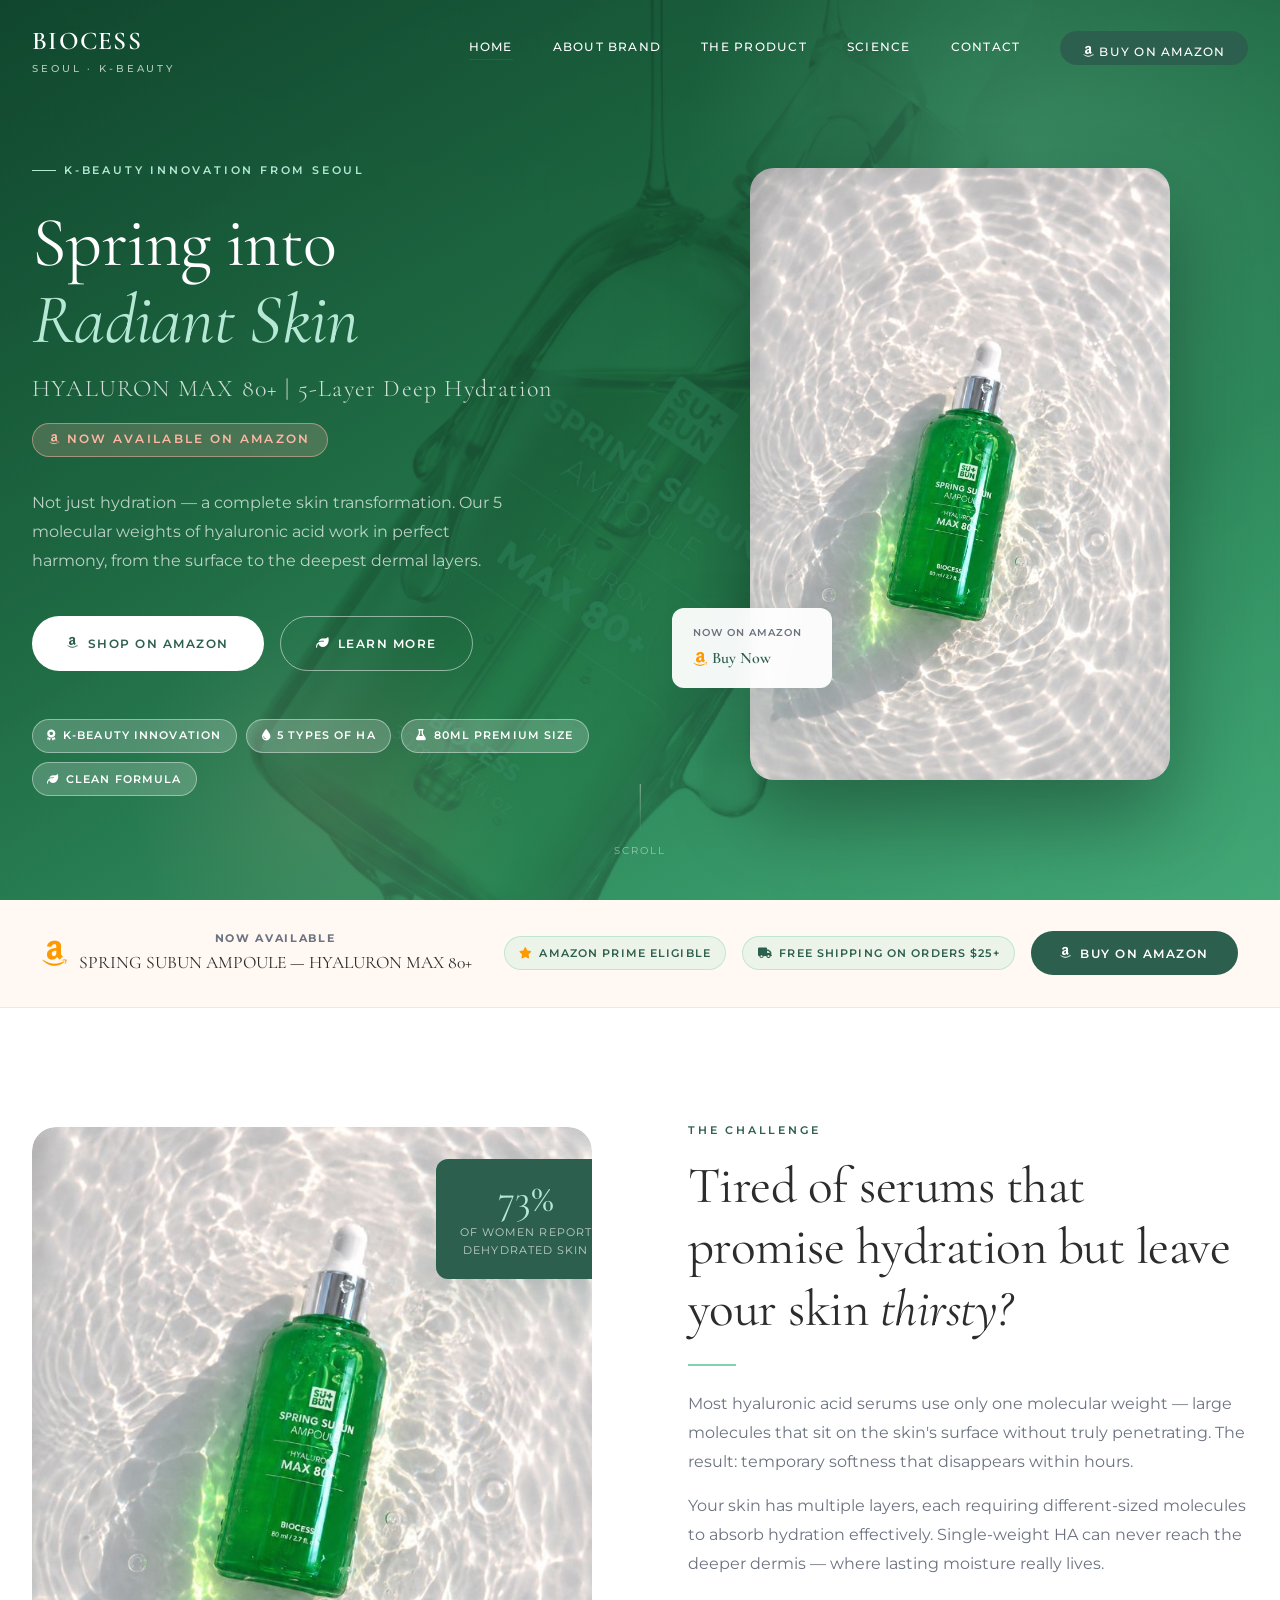
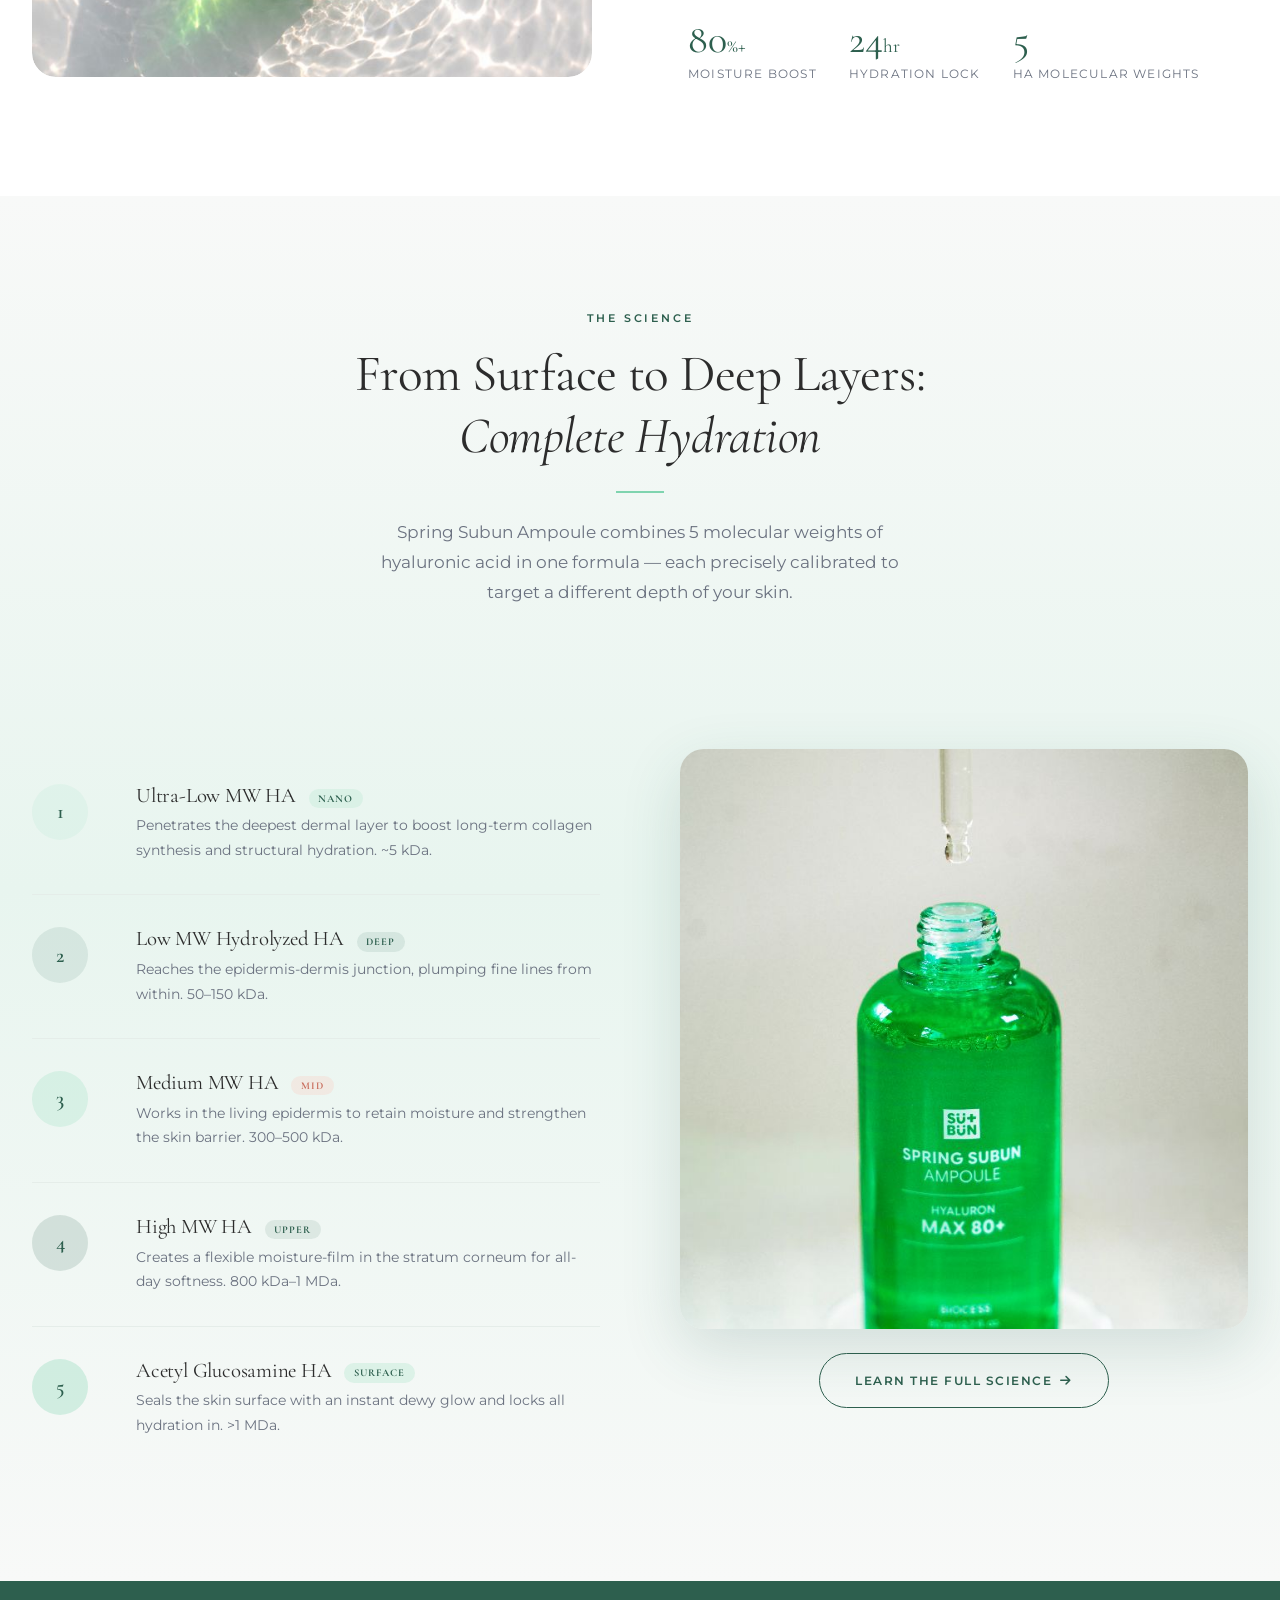
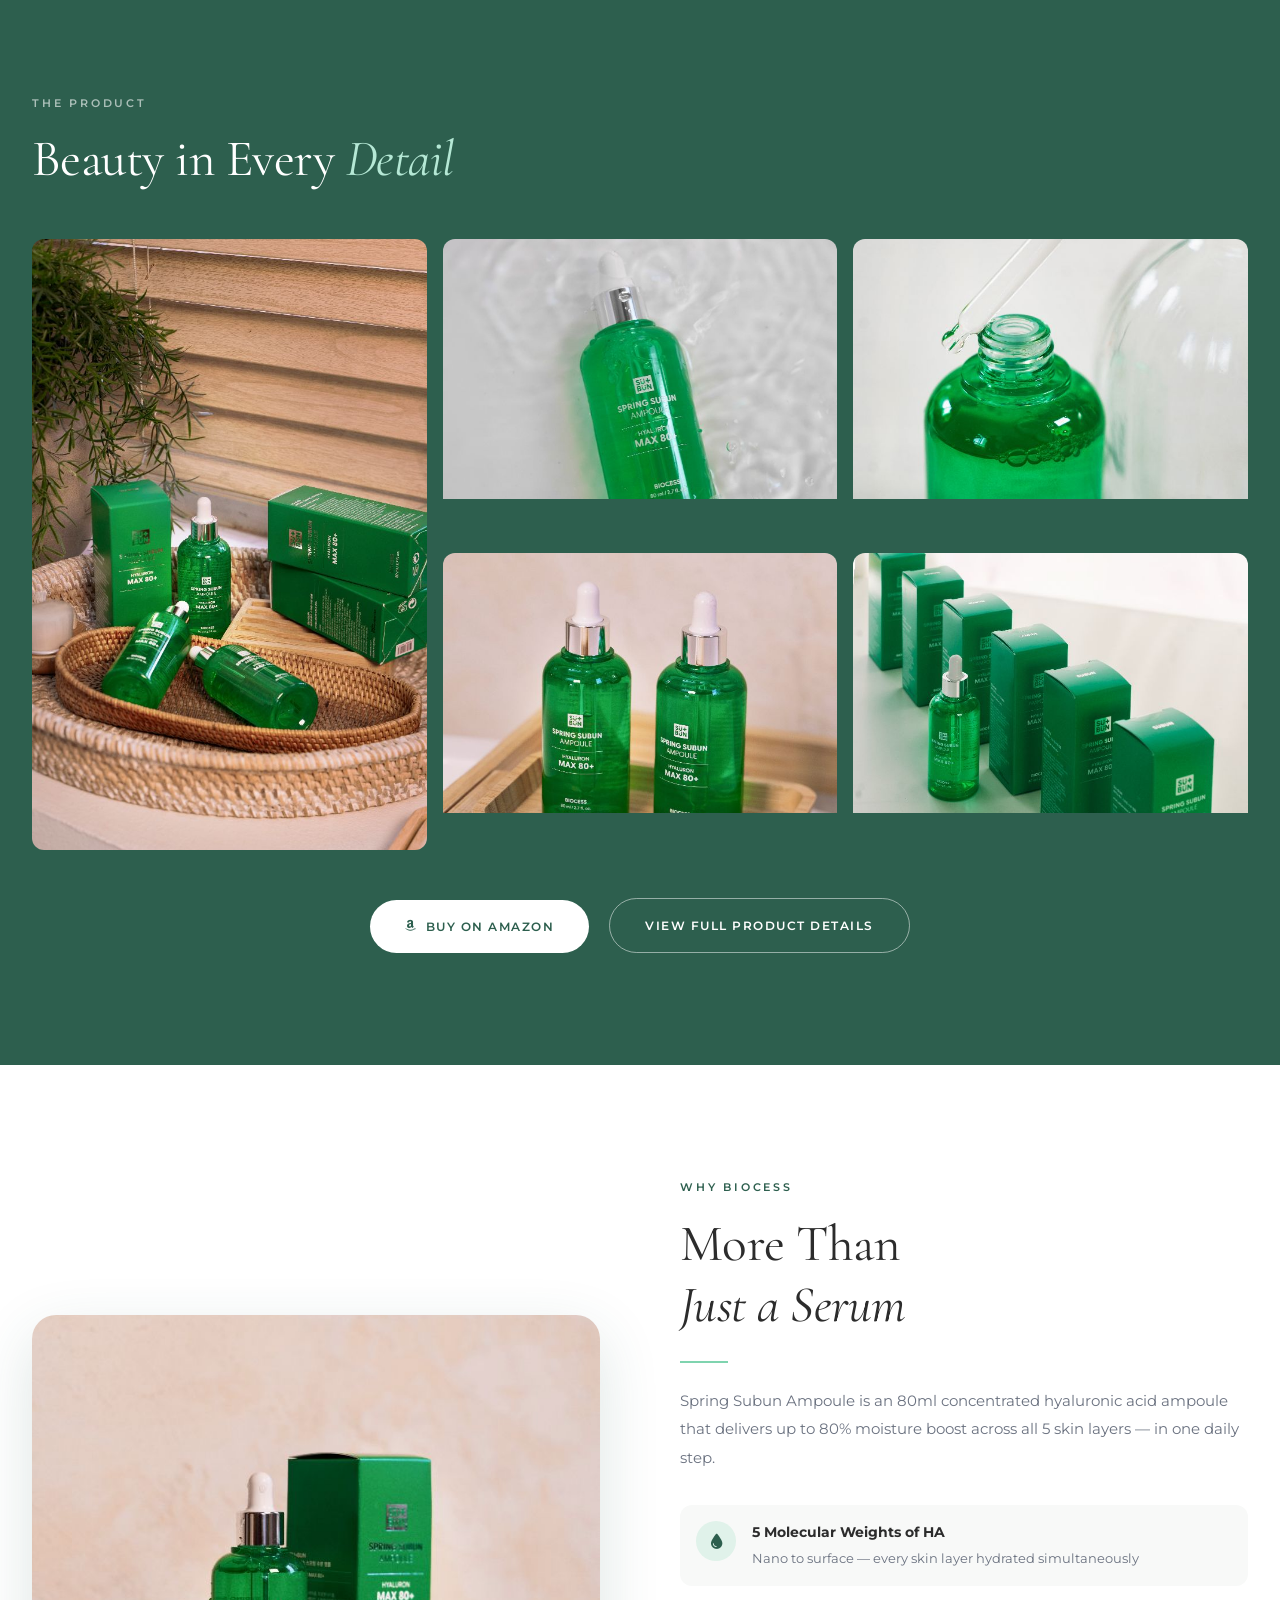
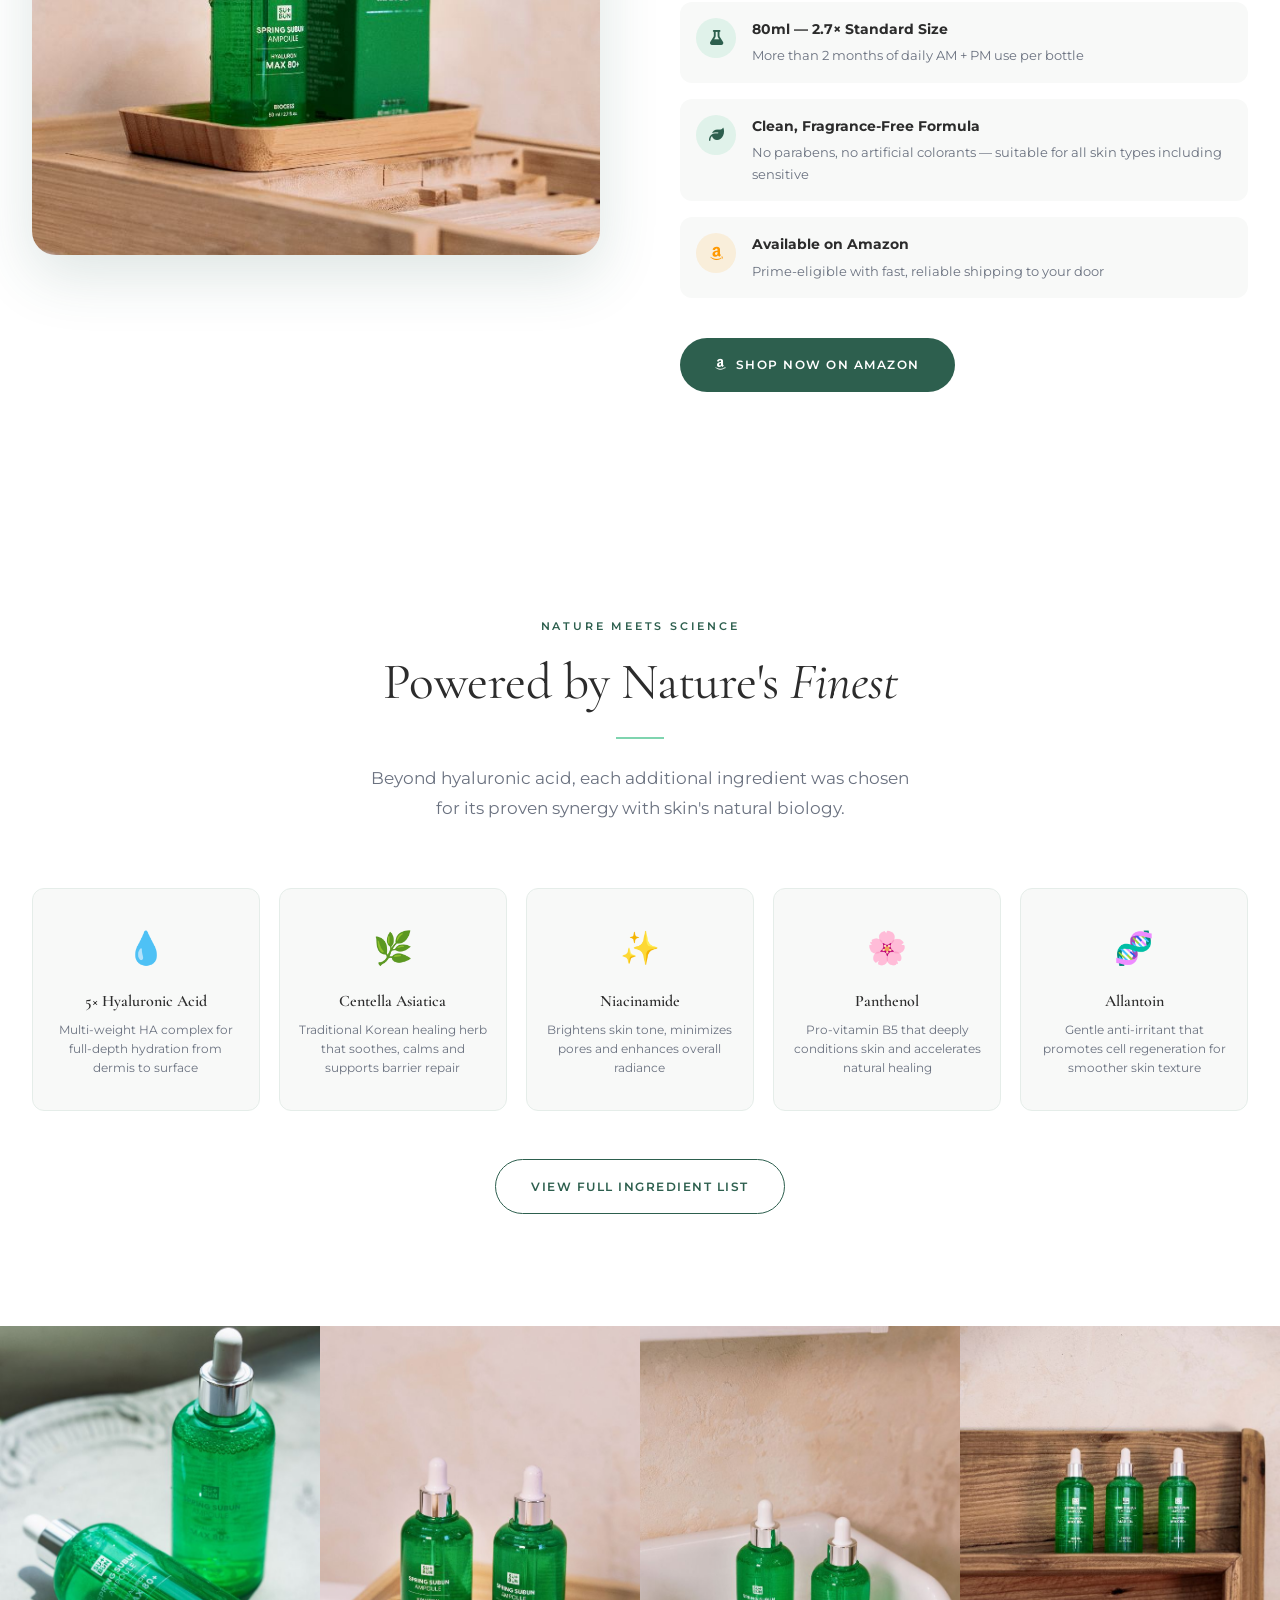
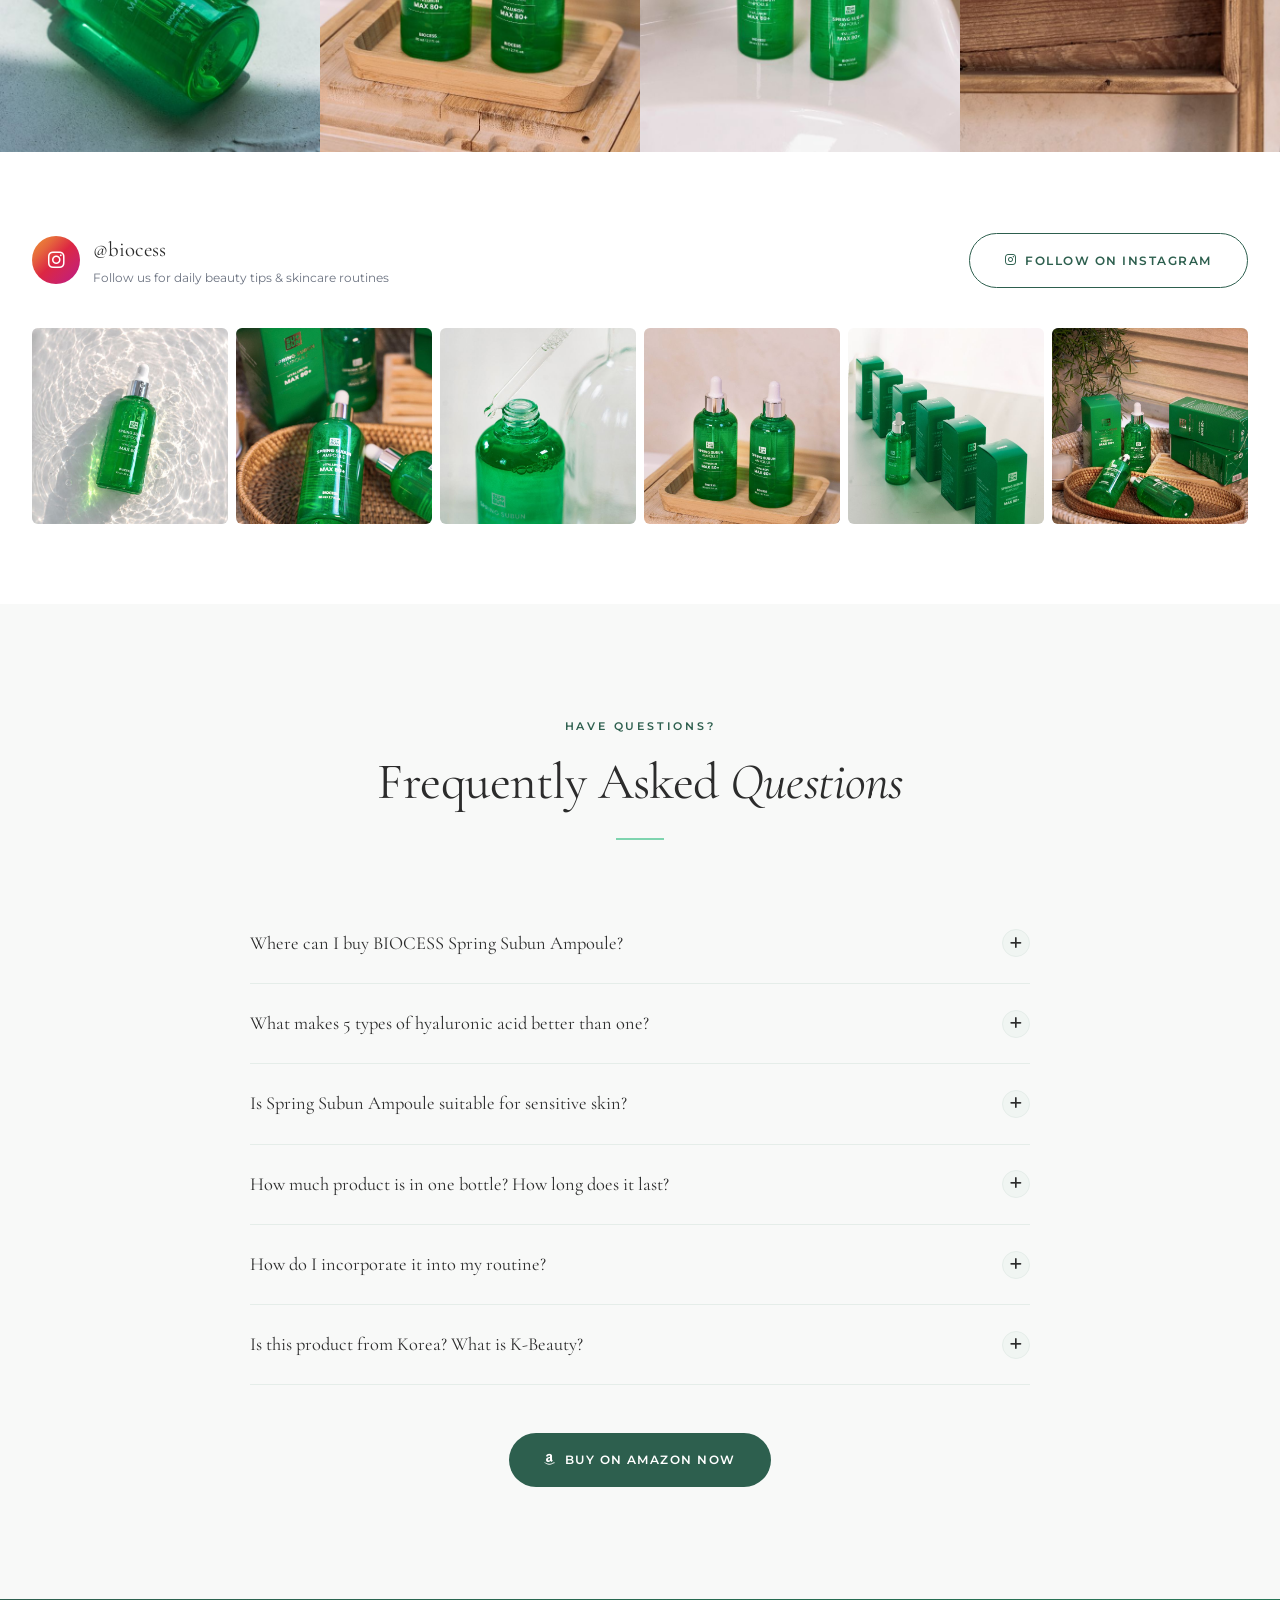
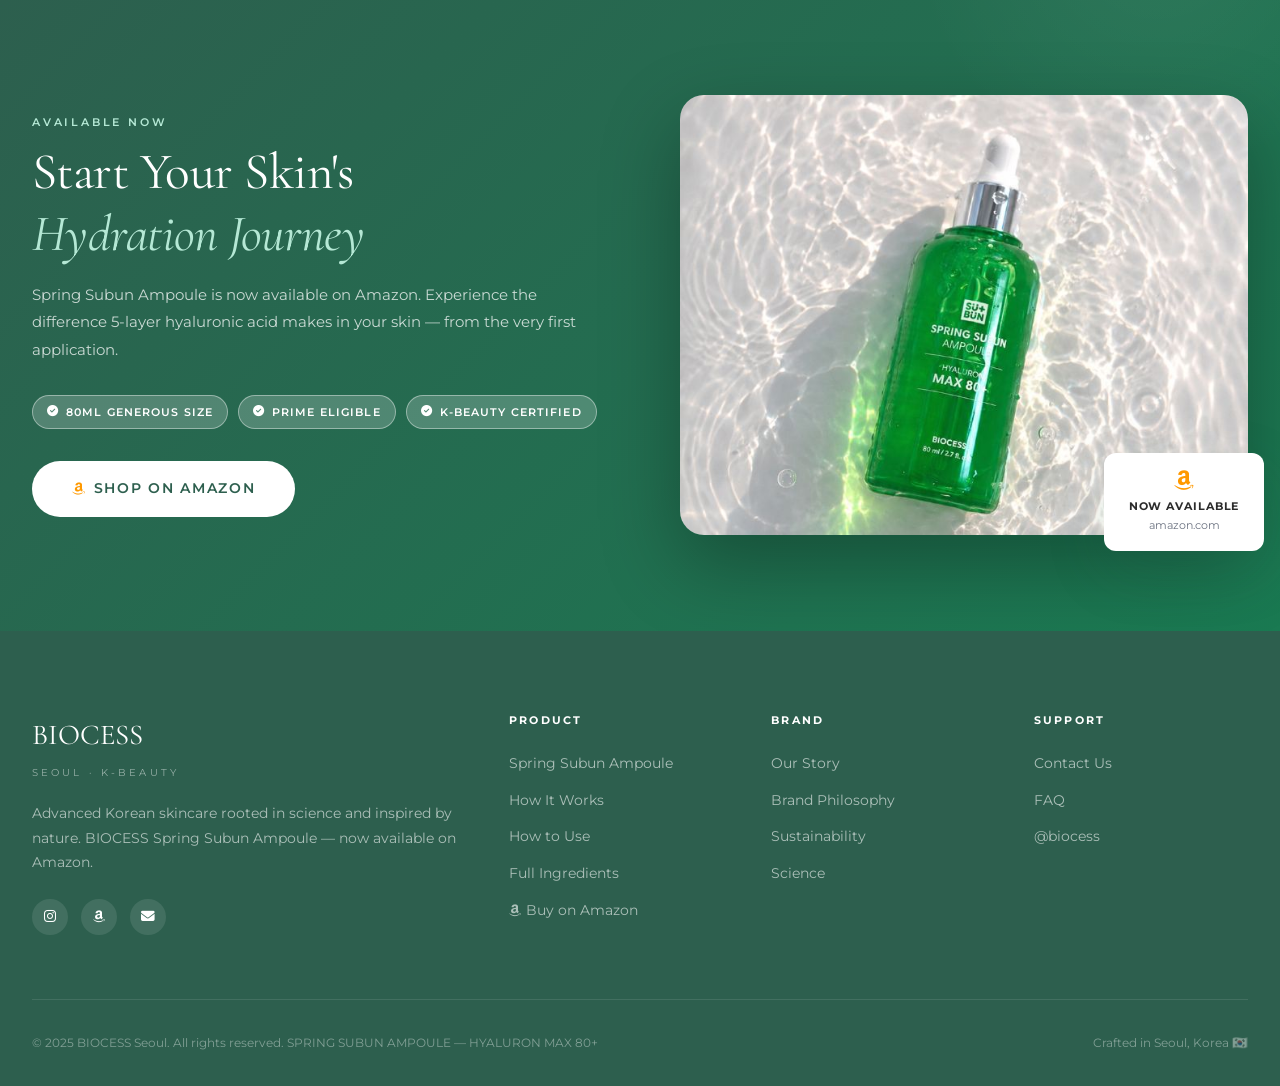
==== commit 4b2d282e: "update" ====
--- a/index.html
+++ b/index.html
@@ -3,10 +3,10 @@
 <head>
   <meta charset="UTF-8" />
   <meta name="viewport" content="width=device-width, initial-scale=1.0" />
-  <meta name="description" content="BIOCESS Spring Subun Ampoule — K-Beauty's most advanced hyaluronic acid serum with 5-layer deep hydration technology. Hyaluron MAX 80+. Coming soon to Amazon." />
+  <meta name="description" content="BIOCESS Spring Subun Ampoule — K-Beauty's most advanced hyaluronic acid serum with 5-layer deep hydration technology. Hyaluron MAX 80+. Now available on Amazon." />
   <meta property="og:title" content="BIOCESS | Spring Subun Ampoule — Hyaluron MAX 80+" />
-  <meta property="og:description" content="5 Types of Hyaluronic Acid. 80ml Premium Size. Deep Layer Hydration from Korea." />
-  <meta property="og:image" content="images/product-hero.jpg" />
+  <meta property="og:description" content="5 Types of Hyaluronic Acid. 80ml Premium Size. Deep Layer Hydration from Korea. Now on Amazon." />
+  <meta property="og:image" content="images/product-water2.jpg" />
   <title>BIOCESS | Spring Subun Ampoule — Hyaluron MAX 80+</title>
 
   <!-- Google tag (gtag.js) -->
@@ -48,7 +48,9 @@
         <a href="product.html">The Product</a>
         <a href="science.html">Science</a>
         <a href="contact.html">Contact</a>
-        <a href="product.html" class="btn-nav">Discover Now</a>
+        <a href="https://www.amazon.com/dp/B0H327LYWT" target="_blank" rel="noopener" class="btn-nav">
+          <i class="fab fa-amazon"></i> Buy on Amazon
+        </a>
       </nav>
 
       <button class="nav-hamburger" aria-label="Open menu">
@@ -65,6 +67,9 @@
     <a href="product.html">The Product</a>
     <a href="science.html">Science</a>
     <a href="contact.html">Contact</a>
+    <a href="https://www.amazon.com/dp/B0H327LYWT" target="_blank" rel="noopener" style="color:var(--color-primary-dark);font-weight:700;">
+      <i class="fab fa-amazon"></i> Buy on Amazon
+    </a>
   </nav>
 
   <main>
@@ -87,18 +92,22 @@
           <em>Radiant Skin</em>
         </h1>
         <p class="hero-subtitle">HYALURON MAX 80+ | 5-Layer Deep Hydration</p>
-        <div class="hero-coming-soon">✦ Coming Soon to Amazon</div>
+
+        <!-- NOW LIVE badge -->
+        <div class="hero-coming-soon" style="background:rgba(255,182,163,0.2);border-color:rgba(255,182,163,0.5);color:var(--color-accent);">
+          <i class="fab fa-amazon"></i> Now Available on Amazon
+        </div>
 
         <p class="hero-desc">
           Not just hydration — a complete skin transformation. Our 5 molecular weights of hyaluronic acid work in perfect harmony, from the surface to the deepest dermal layers.
         </p>
 
         <div class="hero-actions">
-          <a href="product.html" class="btn btn-white">
-            <i class="fas fa-leaf"></i> Explore the Product
+          <a href="https://www.amazon.com/dp/B0H327LYWT" target="_blank" rel="noopener" class="btn btn-white">
+            <i class="fab fa-amazon"></i> Shop on Amazon
           </a>
-          <a href="#newsletter" class="btn btn-outline" style="border-color:rgba(255,255,255,0.5);color:white;">
-            Get Notified at Launch
+          <a href="product.html" class="btn btn-outline" style="border-color:rgba(255,255,255,0.5);color:white;">
+            <i class="fas fa-leaf"></i> Learn More
           </a>
         </div>
 
@@ -112,10 +121,10 @@
 
       <!-- Product Image -->
       <div class="hero-image-area">
-        <img src="images/product-hero.jpg" alt="BIOCESS Spring Subun Ampoule — Hyaluron MAX 80+" class="hero-product-img" loading="eager" />
+        <img src="images/product-water2.jpg" alt="BIOCESS Spring Subun Ampoule floating in water" class="hero-product-img" loading="eager" />
         <div class="hero-drop-badge">
-          <div class="hero-drop-badge-label">Hyaluronic Acid</div>
-          <div class="hero-drop-badge-value">5 Types</div>
+          <div class="hero-drop-badge-label">Now on Amazon</div>
+          <div class="hero-drop-badge-value" style="font-size:1rem;display:flex;align-items:center;gap:0.3rem;"><i class="fab fa-amazon" style="color:#FF9900;"></i> Buy Now</div>
         </div>
       </div>
     </div>
@@ -129,13 +138,38 @@
 
 
   <!-- ============================================================
+       AMAZON CTA BANNER (NEW — prominent purchase strip)
+  ============================================================ -->
+  <section id="amazon-cta" style="background:#fff8f3;padding:1.8rem 0;border-bottom:1px solid #ffe5cc;" aria-label="Amazon Purchase">
+    <div class="container">
+      <div style="display:flex;align-items:center;justify-content:center;gap:2rem;flex-wrap:wrap;text-align:center;">
+        <div style="display:flex;align-items:center;gap:0.7rem;">
+          <i class="fab fa-amazon" style="font-size:1.8rem;color:#FF9900;"></i>
+          <div>
+            <div style="font-size:0.7rem;font-weight:700;letter-spacing:0.15em;text-transform:uppercase;color:var(--color-text-light);">Now Available</div>
+            <div style="font-family:var(--font-serif);font-size:1.1rem;color:var(--color-text);">SPRING SUBUN AMPOULE — HYALURON MAX 80+</div>
+          </div>
+        </div>
+        <div style="display:flex;align-items:center;gap:1rem;flex-wrap:wrap;justify-content:center;">
+          <span class="badge"><i class="fas fa-star" style="color:#FF9900;"></i> Amazon Prime Eligible</span>
+          <span class="badge"><i class="fas fa-truck"></i> Free Shipping on Orders $25+</span>
+          <a href="https://www.amazon.com/dp/B0H327LYWT" target="_blank" rel="noopener" class="btn btn-primary" style="padding:0.7rem 1.8rem;">
+            <i class="fab fa-amazon"></i> Buy on Amazon
+          </a>
+        </div>
+      </div>
+    </div>
+  </section>
+
+
+  <!-- ============================================================
        PROBLEM STATEMENT
   ============================================================ -->
   <section id="problem" aria-label="The Problem">
     <div class="container">
       <div class="problem-inner">
         <div class="problem-image-wrap fade-in">
-          <img src="images/lifestyle-model.jpg" alt="Woman applying skincare, concerned about dry skin" loading="lazy" />
+          <img src="images/product-water2.jpg" alt="BIOCESS Spring Subun Ampoule in shimmering water" loading="lazy" />
           <div class="problem-stat">
             <div class="problem-stat-num">73%</div>
             <div class="problem-stat-text">of women report<br>dehydrated skin</div>
@@ -229,9 +263,9 @@
           </div>
         </div>
 
-        <!-- Visual Diagram -->
+        <!-- Visual -->
         <div class="fade-in delay-2">
-          <img src="images/product-bubbles.jpg" alt="5-layer hydration visualization" style="border-radius:var(--radius-lg);box-shadow:var(--shadow-lg);width:100%;" loading="lazy" />
+          <img src="images/product-dropper-open.jpg" alt="Spring Subun Ampoule — dropper detail" style="border-radius:var(--radius-lg);box-shadow:var(--shadow-lg);width:100%;object-fit:cover;max-height:580px;" loading="lazy" />
           <div style="text-align:center;margin-top:1.5rem;">
             <a href="science.html" class="btn btn-outline">Learn the Full Science <i class="fas fa-arrow-right" style="font-size:0.75rem;"></i></a>
           </div>
@@ -242,44 +276,105 @@
 
 
   <!-- ============================================================
-       PRODUCT SHOWCASE GALLERY
+       PRODUCT SHOWCASE GALLERY (upgraded with new photos)
   ============================================================ -->
   <section id="showcase" aria-label="Product Showcase">
     <div class="container">
       <p class="eyebrow fade-up" style="color:rgba(255,255,255,0.6);">The Product</p>
       <h2 class="fade-up delay-1" style="color:white;">Beauty in Every <em style="color:var(--color-primary-light);">Detail</em></h2>
 
-      <div class="showcase-grid">
-        <div class="showcase-item large fade-in" data-lightbox="images/product-box.jpg">
-          <img src="images/product-box.jpg" alt="Spring Subun Ampoule with box packaging" loading="lazy" />
-          <div class="showcase-item-overlay">
-            <span class="showcase-item-label"><i class="fas fa-expand"></i> Premium Packaging</span>
-          </div>
-        </div>
-        <div class="showcase-item fade-in delay-1" data-lightbox="images/product-drip.jpg">
-          <img src="images/product-drip.jpg" alt="Serum texture dripping" loading="lazy" />
-          <div class="showcase-item-overlay">
-            <span class="showcase-item-label"><i class="fas fa-expand"></i> Serum Texture</span>
-          </div>
-        </div>
-        <div class="showcase-item fade-in delay-2" data-lightbox="images/product-usage.jpg">
-          <img src="images/product-usage.jpg" alt="How to use the ampoule" loading="lazy" />
-          <div class="showcase-item-overlay">
-            <span class="showcase-item-label"><i class="fas fa-expand"></i> Application</span>
-          </div>
-        </div>
-        <div class="showcase-item fade-in delay-3" data-lightbox="images/product-lineup.jpg">
-          <img src="images/product-lineup.jpg" alt="Product lineup" loading="lazy" />
-          <div class="showcase-item-overlay">
-            <span class="showcase-item-label"><i class="fas fa-expand"></i> Product Range</span>
-          </div>
+      <!-- 3-column masonry-style grid -->
+      <div style="display:grid;grid-template-columns:1fr 1fr 1fr;gap:1rem;margin-top:3rem;">
+        <!-- Large hero image -->
+        <div style="grid-row:span 2;border-radius:var(--radius-md);overflow:hidden;cursor:pointer;" data-lightbox="images/product-basket-set.jpg" class="fade-in">
+          <img src="images/product-basket-set.jpg" alt="Spring Subun Ampoule lifestyle flat lay" style="width:100%;height:100%;object-fit:cover;transition:transform 0.5s ease;" onmouseover="this.style.transform='scale(1.04)'" onmouseout="this.style.transform='scale(1)'" loading="lazy" />
+        </div>
+        <!-- Top-right -->
+        <div style="border-radius:var(--radius-md);overflow:hidden;cursor:pointer;" data-lightbox="images/product-water1.jpg" class="fade-in delay-1">
+          <img src="images/product-water1.jpg" alt="Spring Subun Ampoule in water" style="width:100%;height:260px;object-fit:cover;transition:transform 0.5s ease;" onmouseover="this.style.transform='scale(1.04)'" onmouseout="this.style.transform='scale(1)'" loading="lazy" />
+        </div>
+        <!-- Middle-right -->
+        <div style="border-radius:var(--radius-md);overflow:hidden;cursor:pointer;" data-lightbox="images/product-dropper-drop.jpg" class="fade-in delay-2">
+          <img src="images/product-dropper-drop.jpg" alt="Serum dropper detail" style="width:100%;height:260px;object-fit:cover;transition:transform 0.5s ease;" onmouseover="this.style.transform='scale(1.04)'" onmouseout="this.style.transform='scale(1)'" loading="lazy" />
+        </div>
+        <!-- Bottom row -->
+        <div style="border-radius:var(--radius-md);overflow:hidden;cursor:pointer;" data-lightbox="images/product-tray.jpg" class="fade-in delay-2">
+          <img src="images/product-tray.jpg" alt="Two bottles on bamboo tray" style="width:100%;height:260px;object-fit:cover;transition:transform 0.5s ease;" onmouseover="this.style.transform='scale(1.04)'" onmouseout="this.style.transform='scale(1)'" loading="lazy" />
+        </div>
+        <div style="border-radius:var(--radius-md);overflow:hidden;cursor:pointer;" data-lightbox="images/product-boxes-row.jpg" class="fade-in delay-3">
+          <img src="images/product-boxes-row.jpg" alt="Product boxes lineup" style="width:100%;height:260px;object-fit:cover;transition:transform 0.5s ease;" onmouseover="this.style.transform='scale(1.04)'" onmouseout="this.style.transform='scale(1)'" loading="lazy" />
         </div>
       </div>
 
       <div class="text-center" style="margin-top:3rem;">
-        <a href="product.html" class="btn btn-white">
-          <i class="fas fa-eye"></i> View Full Product Details
+        <a href="https://www.amazon.com/dp/B0H327LYWT" target="_blank" rel="noopener" class="btn btn-white" style="margin-right:1rem;">
+          <i class="fab fa-amazon"></i> Buy on Amazon
         </a>
+        <a href="product.html" class="btn btn-outline" style="border-color:rgba(255,255,255,0.5);color:white;">
+          View Full Product Details
+        </a>
+      </div>
+    </div>
+  </section>
+
+
+  <!-- ============================================================
+       WHY CHOOSE — Amazon Review style trust section (NEW)
+  ============================================================ -->
+  <section id="why-choose" style="padding:7rem 0;background:var(--color-white);" aria-label="Why Choose BIOCESS">
+    <div class="container">
+      <div style="display:grid;grid-template-columns:1fr 1fr;gap:5rem;align-items:center;">
+        <div class="fade-in">
+          <div style="position:relative;">
+            <img src="images/product-shelf-box.jpg" alt="Spring Subun Ampoule with box on wooden shelf" style="width:100%;border-radius:var(--radius-lg);box-shadow:var(--shadow-lg);object-fit:cover;max-height:540px;" loading="lazy" />
+          </div>
+        </div>
+
+        <div class="fade-up delay-1">
+          <p class="eyebrow">Why BIOCESS</p>
+          <h2 style="margin-bottom:1.5rem;">More Than<br><em>Just a Serum</em></h2>
+          <div class="divider"></div>
+          <p style="font-size:0.95rem;color:var(--color-text-light);line-height:1.9;margin-top:1.2rem;margin-bottom:2rem;">
+            Spring Subun Ampoule is an 80ml concentrated hyaluronic acid ampoule that delivers up to 80% moisture boost across all 5 skin layers — in one daily step.
+          </p>
+
+          <div style="display:flex;flex-direction:column;gap:1rem;">
+            <div style="display:flex;gap:1rem;align-items:flex-start;padding:1rem;background:var(--color-bg);border-radius:var(--radius-md);">
+              <div style="width:40px;height:40px;border-radius:50%;background:rgba(127,212,175,0.2);display:flex;align-items:center;justify-content:center;flex-shrink:0;color:var(--color-primary-dark);font-size:0.95rem;"><i class="fas fa-tint"></i></div>
+              <div>
+                <div style="font-size:0.88rem;font-weight:700;color:var(--color-text);margin-bottom:0.2rem;">5 Molecular Weights of HA</div>
+                <div style="font-size:0.8rem;color:var(--color-text-light);">Nano to surface — every skin layer hydrated simultaneously</div>
+              </div>
+            </div>
+            <div style="display:flex;gap:1rem;align-items:flex-start;padding:1rem;background:var(--color-bg);border-radius:var(--radius-md);">
+              <div style="width:40px;height:40px;border-radius:50%;background:rgba(127,212,175,0.2);display:flex;align-items:center;justify-content:center;flex-shrink:0;color:var(--color-primary-dark);font-size:0.95rem;"><i class="fas fa-flask"></i></div>
+              <div>
+                <div style="font-size:0.88rem;font-weight:700;color:var(--color-text);margin-bottom:0.2rem;">80ml — 2.7× Standard Size</div>
+                <div style="font-size:0.8rem;color:var(--color-text-light);">More than 2 months of daily AM + PM use per bottle</div>
+              </div>
+            </div>
+            <div style="display:flex;gap:1rem;align-items:flex-start;padding:1rem;background:var(--color-bg);border-radius:var(--radius-md);">
+              <div style="width:40px;height:40px;border-radius:50%;background:rgba(127,212,175,0.2);display:flex;align-items:center;justify-content:center;flex-shrink:0;color:var(--color-primary-dark);font-size:0.95rem;"><i class="fas fa-leaf"></i></div>
+              <div>
+                <div style="font-size:0.88rem;font-weight:700;color:var(--color-text);margin-bottom:0.2rem;">Clean, Fragrance-Free Formula</div>
+                <div style="font-size:0.8rem;color:var(--color-text-light);">No parabens, no artificial colorants — suitable for all skin types including sensitive</div>
+              </div>
+            </div>
+            <div style="display:flex;gap:1rem;align-items:flex-start;padding:1rem;background:var(--color-bg);border-radius:var(--radius-md);">
+              <div style="width:40px;height:40px;border-radius:50%;background:rgba(255,153,0,0.12);display:flex;align-items:center;justify-content:center;flex-shrink:0;color:#FF9900;font-size:0.95rem;"><i class="fab fa-amazon"></i></div>
+              <div>
+                <div style="font-size:0.88rem;font-weight:700;color:var(--color-text);margin-bottom:0.2rem;">Available on Amazon</div>
+                <div style="font-size:0.8rem;color:var(--color-text-light);">Prime-eligible with fast, reliable shipping to your door</div>
+              </div>
+            </div>
+          </div>
+
+          <div style="margin-top:2.5rem;">
+            <a href="https://www.amazon.com/dp/B0H327LYWT" target="_blank" rel="noopener" class="btn btn-primary">
+              <i class="fab fa-amazon"></i> Shop Now on Amazon
+            </a>
+          </div>
+        </div>
       </div>
     </div>
   </section>
@@ -327,7 +422,7 @@
         </div>
       </div>
 
-      <div class="text-center" style="margin-top:3rem;" class="fade-up">
+      <div class="text-center" style="margin-top:3rem;">
         <a href="product.html#ingredients-full" class="btn btn-outline">View Full Ingredient List</a>
       </div>
     </div>
@@ -335,50 +430,21 @@
 
 
   <!-- ============================================================
-       COMING SOON / TIMELINE
-  ============================================================ -->
-  <section id="timeline" aria-label="Launch Timeline">
-    <div class="container">
-      <div class="text-center">
-        <p class="eyebrow fade-up">Launch Roadmap</p>
-        <h2 class="fade-up delay-1">Coming to <em>Amazon</em> Soon</h2>
-        <div class="divider divider-center fade-up delay-1"></div>
-        <p class="section-desc section-desc-center fade-up delay-2">
-          We're almost ready. Follow our journey and be the first to know when Spring Subun Ampoule goes live.
-        </p>
-      </div>
-
-      <div class="timeline-track">
-        <div class="timeline-item active fade-up">
-          <div class="timeline-dot" style="color:white;">✓</div>
-          <div class="timeline-month">March 2025</div>
-          <div class="timeline-label">Formula Finalized</div>
-          <div class="timeline-desc">5-layer HA formula perfected and stability tested</div>
-        </div>
-        <div class="timeline-item active fade-up delay-1">
-          <div class="timeline-dot" style="color:white;">✓</div>
-          <div class="timeline-month">April 2025</div>
-          <div class="timeline-label">Safety Testing</div>
-          <div class="timeline-desc">Clinical safety & dermatology testing complete</div>
-        </div>
-        <div class="timeline-item active fade-up delay-2">
-          <div class="timeline-dot" style="color:white;">✓</div>
-          <div class="timeline-month">May 2025</div>
-          <div class="timeline-label">Production Complete</div>
-          <div class="timeline-desc">First batch manufactured &amp; quality-approved</div>
-        </div>
-        <div class="timeline-item upcoming fade-up delay-3">
-          <div class="timeline-dot" style="font-size:0.9rem;">🚀</div>
-          <div class="timeline-month">June 2025</div>
-          <div class="timeline-label">Amazon Launch</div>
-          <div class="timeline-desc">Available on Amazon US — sign up for early access</div>
-        </div>
-      </div>
-
-      <div class="text-center" style="margin-top:4rem;" class="fade-up">
-        <a href="contact.html" class="btn btn-primary">
-          <i class="fas fa-bell"></i> Get Early Access Notification
-        </a>
+       NEW LIFESTYLE PHOTO STRIP
+  ============================================================ -->
+  <section style="padding:0;overflow:hidden;" aria-label="Product Lifestyle">
+    <div style="display:grid;grid-template-columns:repeat(4,1fr);">
+      <div style="overflow:hidden;aspect-ratio:3/4;">
+        <img src="images/product-stone.jpg" alt="Spring Subun Ampoule on stone surface" style="width:100%;height:100%;object-fit:cover;transition:transform 0.6s ease;" onmouseover="this.style.transform='scale(1.05)'" onmouseout="this.style.transform='scale(1)'" loading="lazy" />
+      </div>
+      <div style="overflow:hidden;aspect-ratio:3/4;">
+        <img src="images/product-tray.jpg" alt="Two bottles on bamboo tray" style="width:100%;height:100%;object-fit:cover;transition:transform 0.6s ease;" onmouseover="this.style.transform='scale(1.05)'" onmouseout="this.style.transform='scale(1)'" loading="lazy" />
+      </div>
+      <div style="overflow:hidden;aspect-ratio:3/4;">
+        <img src="images/product-sink.jpg" alt="Spring Subun Ampoule in bathroom setting" style="width:100%;height:100%;object-fit:cover;transition:transform 0.6s ease;" onmouseover="this.style.transform='scale(1.05)'" onmouseout="this.style.transform='scale(1)'" loading="lazy" />
+      </div>
+      <div style="overflow:hidden;aspect-ratio:3/4;">
+        <img src="images/product-wood-shelf.jpg" alt="Three bottles on wooden shelf" style="width:100%;height:100%;object-fit:cover;transition:transform 0.6s ease;" onmouseover="this.style.transform='scale(1.05)'" onmouseout="this.style.transform='scale(1)'" loading="lazy" />
       </div>
     </div>
   </section>
@@ -396,7 +462,7 @@
           </div>
           <div>
             <div style="font-family:var(--font-serif);font-size:1.3rem;color:var(--color-text);">@biocess</div>
-            <div style="font-size:0.75rem;color:var(--color-text-light);">Follow us for daily beauty tips &amp; launch updates</div>
+            <div style="font-size:0.75rem;color:var(--color-text-light);">Follow us for daily beauty tips &amp; skincare routines</div>
           </div>
         </div>
         <a href="https://www.instagram.com/biocess" target="_blank" rel="noopener" class="btn btn-outline">
@@ -406,27 +472,27 @@
 
       <div class="instagram-posts">
         <div class="instagram-post fade-in" onclick="window.open('https://www.instagram.com/biocess','_blank')">
-          <img src="images/product-hero.jpg" alt="Instagram post 1" loading="lazy" />
+          <img src="images/product-water2.jpg" alt="Instagram" loading="lazy" />
           <div class="instagram-post-overlay"><i class="fab fa-instagram"></i></div>
         </div>
         <div class="instagram-post fade-in delay-1" onclick="window.open('https://www.instagram.com/biocess','_blank')">
-          <img src="images/product-drip.jpg" alt="Instagram post 2" loading="lazy" />
+          <img src="images/product-basket.jpg" alt="Instagram" loading="lazy" />
           <div class="instagram-post-overlay"><i class="fab fa-instagram"></i></div>
         </div>
         <div class="instagram-post fade-in delay-2" onclick="window.open('https://www.instagram.com/biocess','_blank')">
-          <img src="images/product-usage.jpg" alt="Instagram post 3" loading="lazy" />
+          <img src="images/product-dropper-drop.jpg" alt="Instagram" loading="lazy" />
           <div class="instagram-post-overlay"><i class="fab fa-instagram"></i></div>
         </div>
         <div class="instagram-post fade-in delay-3" onclick="window.open('https://www.instagram.com/biocess','_blank')">
-          <img src="images/lifestyle-model.jpg" alt="Instagram post 4" loading="lazy" />
+          <img src="images/product-tray.jpg" alt="Instagram" loading="lazy" />
           <div class="instagram-post-overlay"><i class="fab fa-instagram"></i></div>
         </div>
         <div class="instagram-post fade-in delay-4" onclick="window.open('https://www.instagram.com/biocess','_blank')">
-          <img src="images/nature-dewdrops.jpg" alt="Instagram post 5" loading="lazy" />
+          <img src="images/product-boxes-row.jpg" alt="Instagram" loading="lazy" />
           <div class="instagram-post-overlay"><i class="fab fa-instagram"></i></div>
         </div>
         <div class="instagram-post fade-in" onclick="window.open('https://www.instagram.com/biocess','_blank')" style="transition-delay:0.5s;">
-          <img src="images/product-bubbles.jpg" alt="Instagram post 6" loading="lazy" />
+          <img src="images/product-basket-set.jpg" alt="Instagram" loading="lazy" />
           <div class="instagram-post-overlay"><i class="fab fa-instagram"></i></div>
         </div>
       </div>
@@ -448,24 +514,12 @@
       <div class="faq-list">
         <div class="faq-item">
           <div class="faq-question">
-            When will Spring Subun Ampoule be available?
+            Where can I buy BIOCESS Spring Subun Ampoule?
             <span class="faq-icon"><i class="fas fa-plus"></i></span>
           </div>
           <div class="faq-answer">
             <div class="faq-answer-inner">
-              We are targeting a June 2025 launch on Amazon US. Production is complete and we are currently in the final stages of Amazon listing setup. Sign up for our newsletter to receive your personal launch notification and potentially exclusive early-access pricing.
-            </div>
-          </div>
-        </div>
-
-        <div class="faq-item">
-          <div class="faq-question">
-            Where can I buy BIOCESS Spring Subun Ampoule?
-            <span class="faq-icon"><i class="fas fa-plus"></i></span>
-          </div>
-          <div class="faq-answer">
-            <div class="faq-answer-inner">
-              The initial launch will be exclusively on Amazon US, offering Prime-eligible shipping with convenient returns. We plan to expand to additional markets and retail channels following the initial launch. International customers — please register your interest via our contact form.
+              Spring Subun Ampoule is now available on <strong>Amazon US</strong>. You can purchase directly at <a href="https://www.amazon.com/dp/B0H327LYWT" target="_blank" rel="noopener" style="color:var(--color-primary-dark);text-decoration:underline;">amazon.com/dp/B0H327LYWT</a>. Orders are eligible for Amazon Prime fast shipping.
             </div>
           </div>
         </div>
@@ -517,27 +571,61 @@
             </div>
           </div>
         </div>
-      </div>
-    </div>
-  </section>
-
-
-  <!-- ============================================================
-       NEWSLETTER / CTA
-  ============================================================ -->
-  <section id="newsletter" aria-label="Newsletter Signup">
-    <div class="container">
-      <div class="newsletter-inner">
-        <div class="newsletter-content fade-up">
-          <p style="font-size:0.7rem;font-weight:600;letter-spacing:0.25em;text-transform:uppercase;color:var(--color-primary-light);margin-bottom:0.5rem;">Be First to Know</p>
-          <div class="newsletter-title">Get Launch Day<br>Notifications</div>
-          <p class="newsletter-desc">Join 2,000+ skincare lovers. Get exclusive early access, launch discounts, and expert skin tips.</p>
-        </div>
-
-        <form class="newsletter-form fade-up delay-2" id="newsletter-form" novalidate>
-          <input type="email" name="email" class="newsletter-input" placeholder="Enter your email address" required aria-label="Email address" />
-          <button type="submit" class="newsletter-btn">Notify Me</button>
-        </form>
+
+        <div class="faq-item">
+          <div class="faq-question">
+            Is this product from Korea? What is K-Beauty?
+            <span class="faq-icon"><i class="fas fa-plus"></i></span>
+          </div>
+          <div class="faq-answer">
+            <div class="faq-answer-inner">
+              Yes — BIOCESS is a Korean beauty brand based in Seoul, South Korea. K-Beauty (Korean Beauty) is globally recognized for its science-driven approach to skincare, innovative formulations, and multi-step hydration philosophy. South Korea invests significantly more in cosmetic R&D than global averages, resulting in breakthrough ingredients and technologies like our 5-layer HA system. Learn more on our <a href="science.html#kbeauty" style="color:var(--color-primary-dark);text-decoration:underline;">Science page</a>.
+            </div>
+          </div>
+        </div>
+      </div>
+
+      <div class="text-center" style="margin-top:3rem;">
+        <a href="https://www.amazon.com/dp/B0H327LYWT" target="_blank" rel="noopener" class="btn btn-primary">
+          <i class="fab fa-amazon"></i> Buy on Amazon Now
+        </a>
+      </div>
+    </div>
+  </section>
+
+
+  <!-- ============================================================
+       AMAZON BUY CTA (bottom — replacing newsletter)
+  ============================================================ -->
+  <section id="buy-cta" style="padding:6rem 0;background:linear-gradient(135deg,var(--color-primary-dark) 0%,#1a7a52 100%);position:relative;overflow:hidden;" aria-label="Purchase CTA">
+    <div style="position:absolute;top:-50%;right:-10%;width:500px;height:500px;background:radial-gradient(circle,rgba(255,255,255,0.06) 0%,transparent 70%);pointer-events:none;"></div>
+    <div class="container">
+      <div style="display:grid;grid-template-columns:1fr 1fr;gap:5rem;align-items:center;">
+        <div class="fade-up" style="color:white;">
+          <p style="font-size:0.7rem;font-weight:600;letter-spacing:0.25em;text-transform:uppercase;color:var(--color-primary-light);margin-bottom:0.6rem;">Available Now</p>
+          <h2 style="color:white;margin-bottom:1rem;">Start Your Skin's<br><em style="color:var(--color-primary-light);">Hydration Journey</em></h2>
+          <p style="color:rgba(255,255,255,0.75);font-size:0.95rem;line-height:1.8;margin-bottom:2rem;">
+            Spring Subun Ampoule is now available on Amazon. Experience the difference 5-layer hyaluronic acid makes in your skin — from the very first application.
+          </p>
+          <div style="display:flex;gap:0.6rem;flex-wrap:wrap;margin-bottom:2rem;">
+            <span class="badge badge-white"><i class="fas fa-check-circle"></i> 80ml Generous Size</span>
+            <span class="badge badge-white"><i class="fas fa-check-circle"></i> Prime Eligible</span>
+            <span class="badge badge-white"><i class="fas fa-check-circle"></i> K-Beauty Certified</span>
+          </div>
+          <a href="https://www.amazon.com/dp/B0H327LYWT" target="_blank" rel="noopener" class="btn btn-white" style="font-size:0.88rem;padding:1rem 2.5rem;">
+            <i class="fab fa-amazon" style="color:#FF9900;"></i> Shop on Amazon
+          </a>
+        </div>
+
+        <div class="fade-in delay-1" style="position:relative;">
+          <img src="images/product-water2.jpg" alt="Spring Subun Ampoule in crystalline water" style="width:100%;border-radius:var(--radius-lg);box-shadow:0 30px 80px rgba(0,0,0,0.3);object-fit:cover;max-height:440px;" loading="lazy" />
+          <!-- Amazon badge overlay -->
+          <div style="position:absolute;bottom:-1rem;right:-1rem;background:white;border-radius:var(--radius-md);padding:1rem 1.3rem;box-shadow:var(--shadow-lg);min-width:160px;text-align:center;">
+            <i class="fab fa-amazon" style="font-size:1.4rem;color:#FF9900;display:block;margin-bottom:0.3rem;"></i>
+            <div style="font-size:0.7rem;font-weight:700;letter-spacing:0.08em;text-transform:uppercase;color:var(--color-text);">Now Available</div>
+            <div style="font-size:0.7rem;color:var(--color-text-light);">amazon.com</div>
+          </div>
+        </div>
       </div>
     </div>
   </section>
@@ -556,13 +644,13 @@
           <div class="footer-brand-name">BIOCESS</div>
           <div class="footer-brand-sub">Seoul · K-Beauty</div>
           <p class="footer-desc">
-            Advanced Korean skincare rooted in science and inspired by nature. BIOCESS Spring Subun Ampoule redefines what it means to be truly hydrated.
+            Advanced Korean skincare rooted in science and inspired by nature. BIOCESS Spring Subun Ampoule — now available on Amazon.
           </p>
           <div class="footer-social">
             <a href="https://www.instagram.com/biocess" target="_blank" rel="noopener" aria-label="Instagram">
               <i class="fab fa-instagram"></i>
             </a>
-            <a href="#" aria-label="Amazon">
+            <a href="https://www.amazon.com/dp/B0H327LYWT" target="_blank" rel="noopener" aria-label="Amazon">
               <i class="fab fa-amazon"></i>
             </a>
             <a href="contact.html" aria-label="Email">
@@ -579,6 +667,7 @@
             <li><a href="product.html#how-it-works">How It Works</a></li>
             <li><a href="product.html#how-to-use">How to Use</a></li>
             <li><a href="product.html#ingredients-full">Full Ingredients</a></li>
+            <li><a href="https://www.amazon.com/dp/B0H327LYWT" target="_blank" rel="noopener"><i class="fab fa-amazon" style="margin-right:0.3rem;"></i>Buy on Amazon</a></li>
           </ul>
         </div>
 
@@ -599,7 +688,6 @@
           <ul class="footer-links">
             <li><a href="contact.html">Contact Us</a></li>
             <li><a href="#faq">FAQ</a></li>
-            <li><a href="#newsletter">Launch Notification</a></li>
             <li><a href="https://www.instagram.com/biocess" target="_blank" rel="noopener">@biocess</a></li>
           </ul>
         </div>
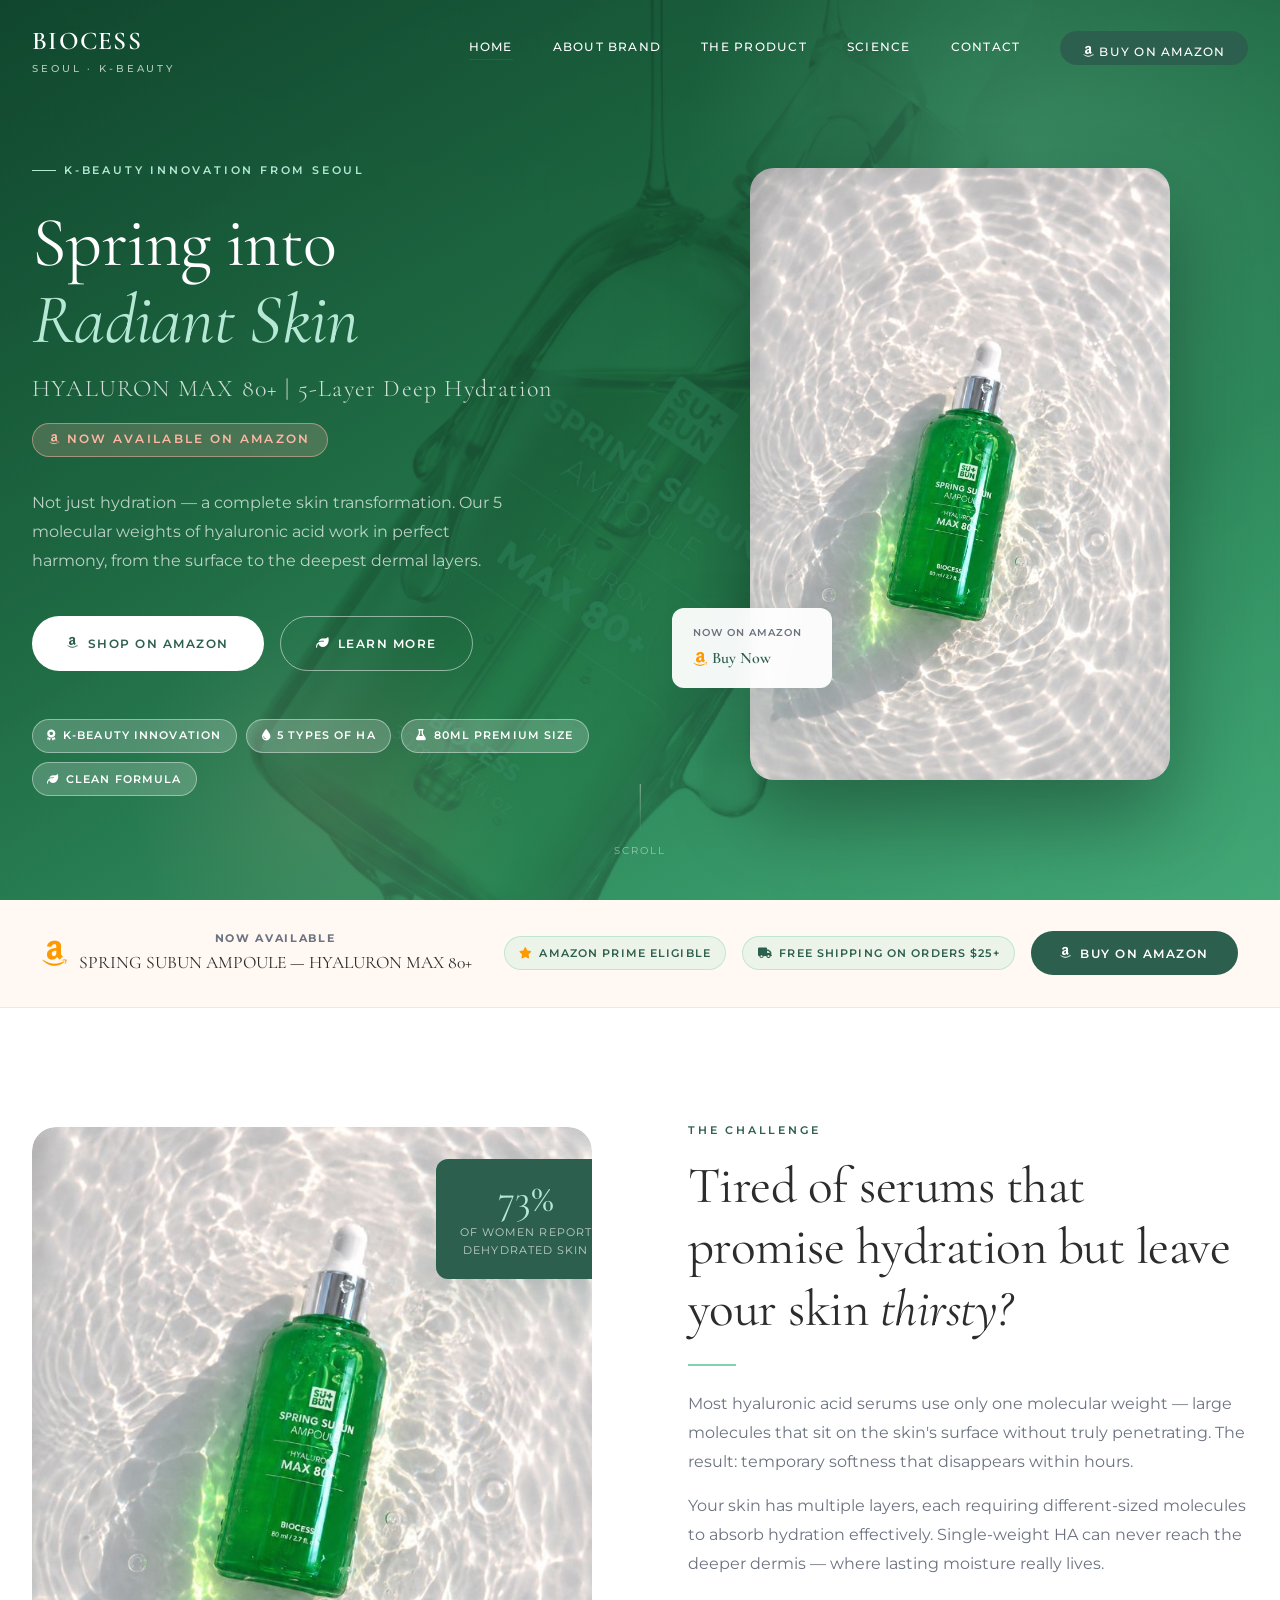
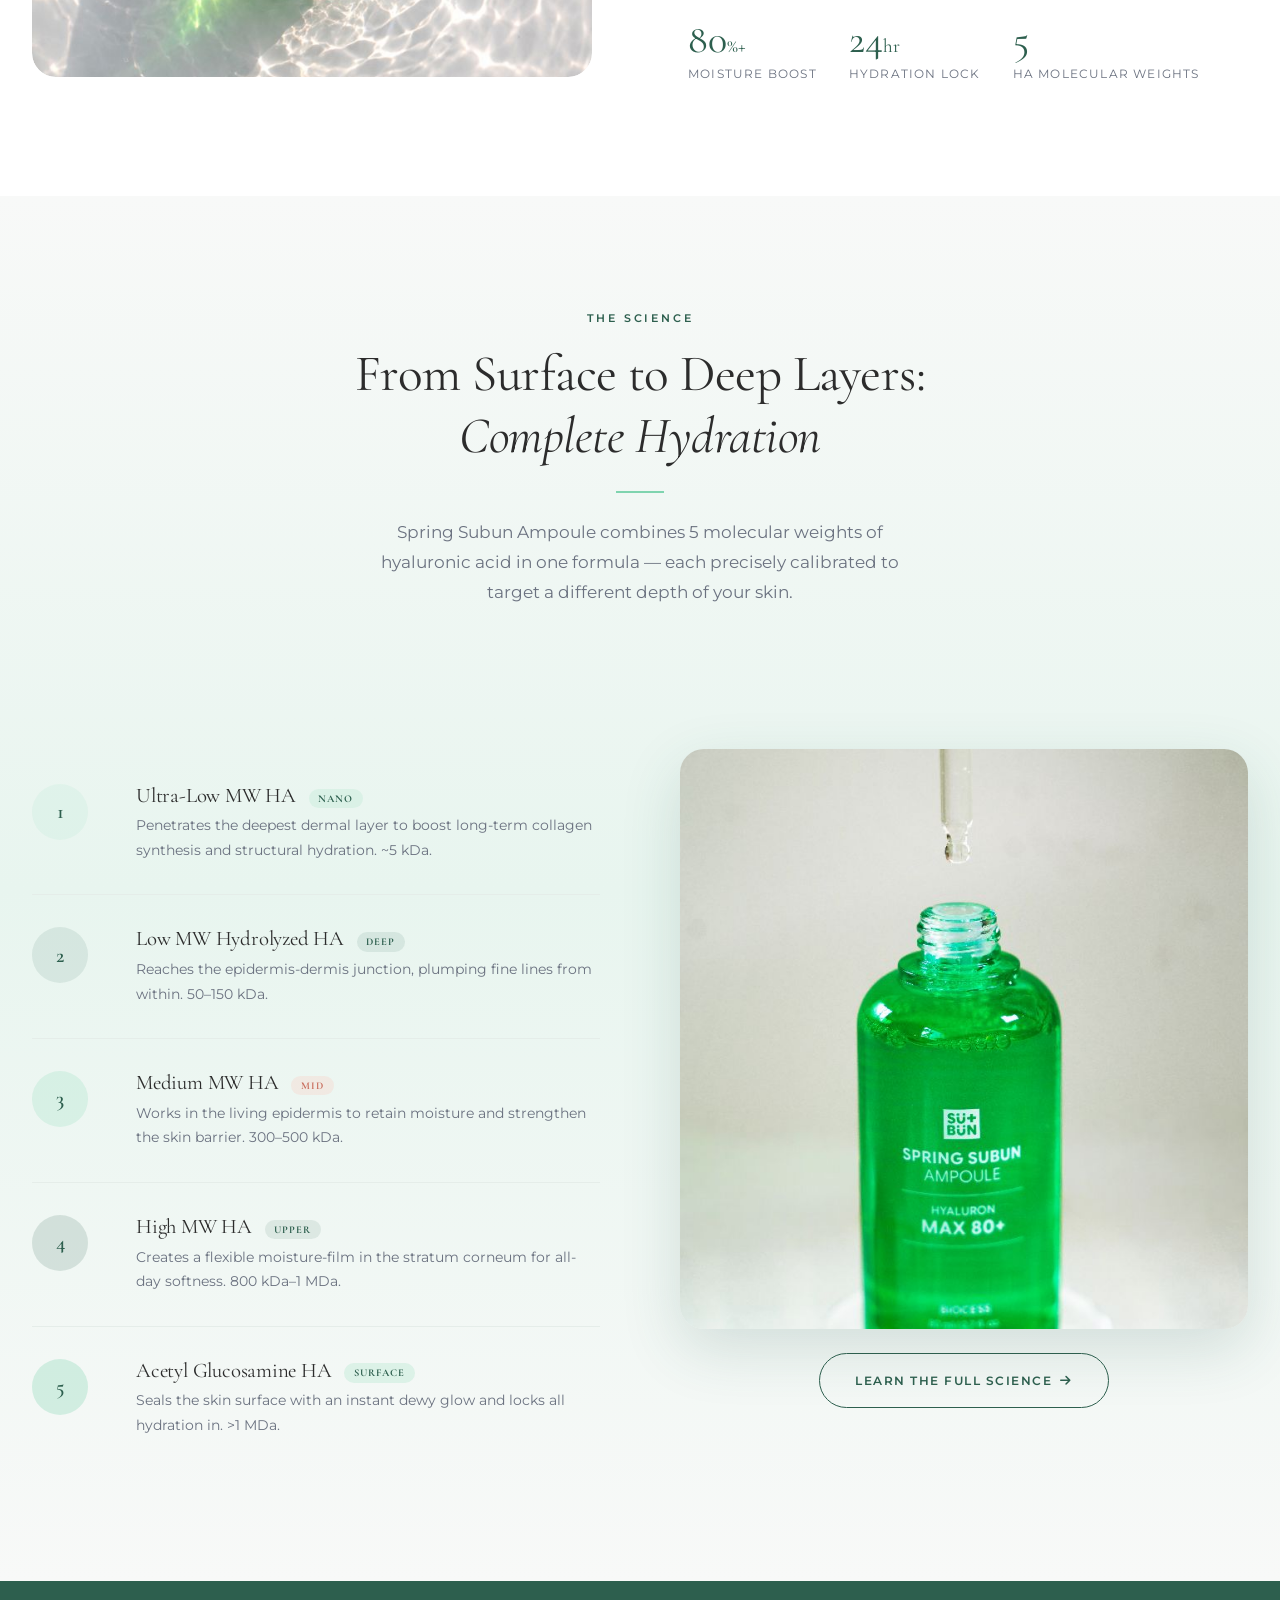
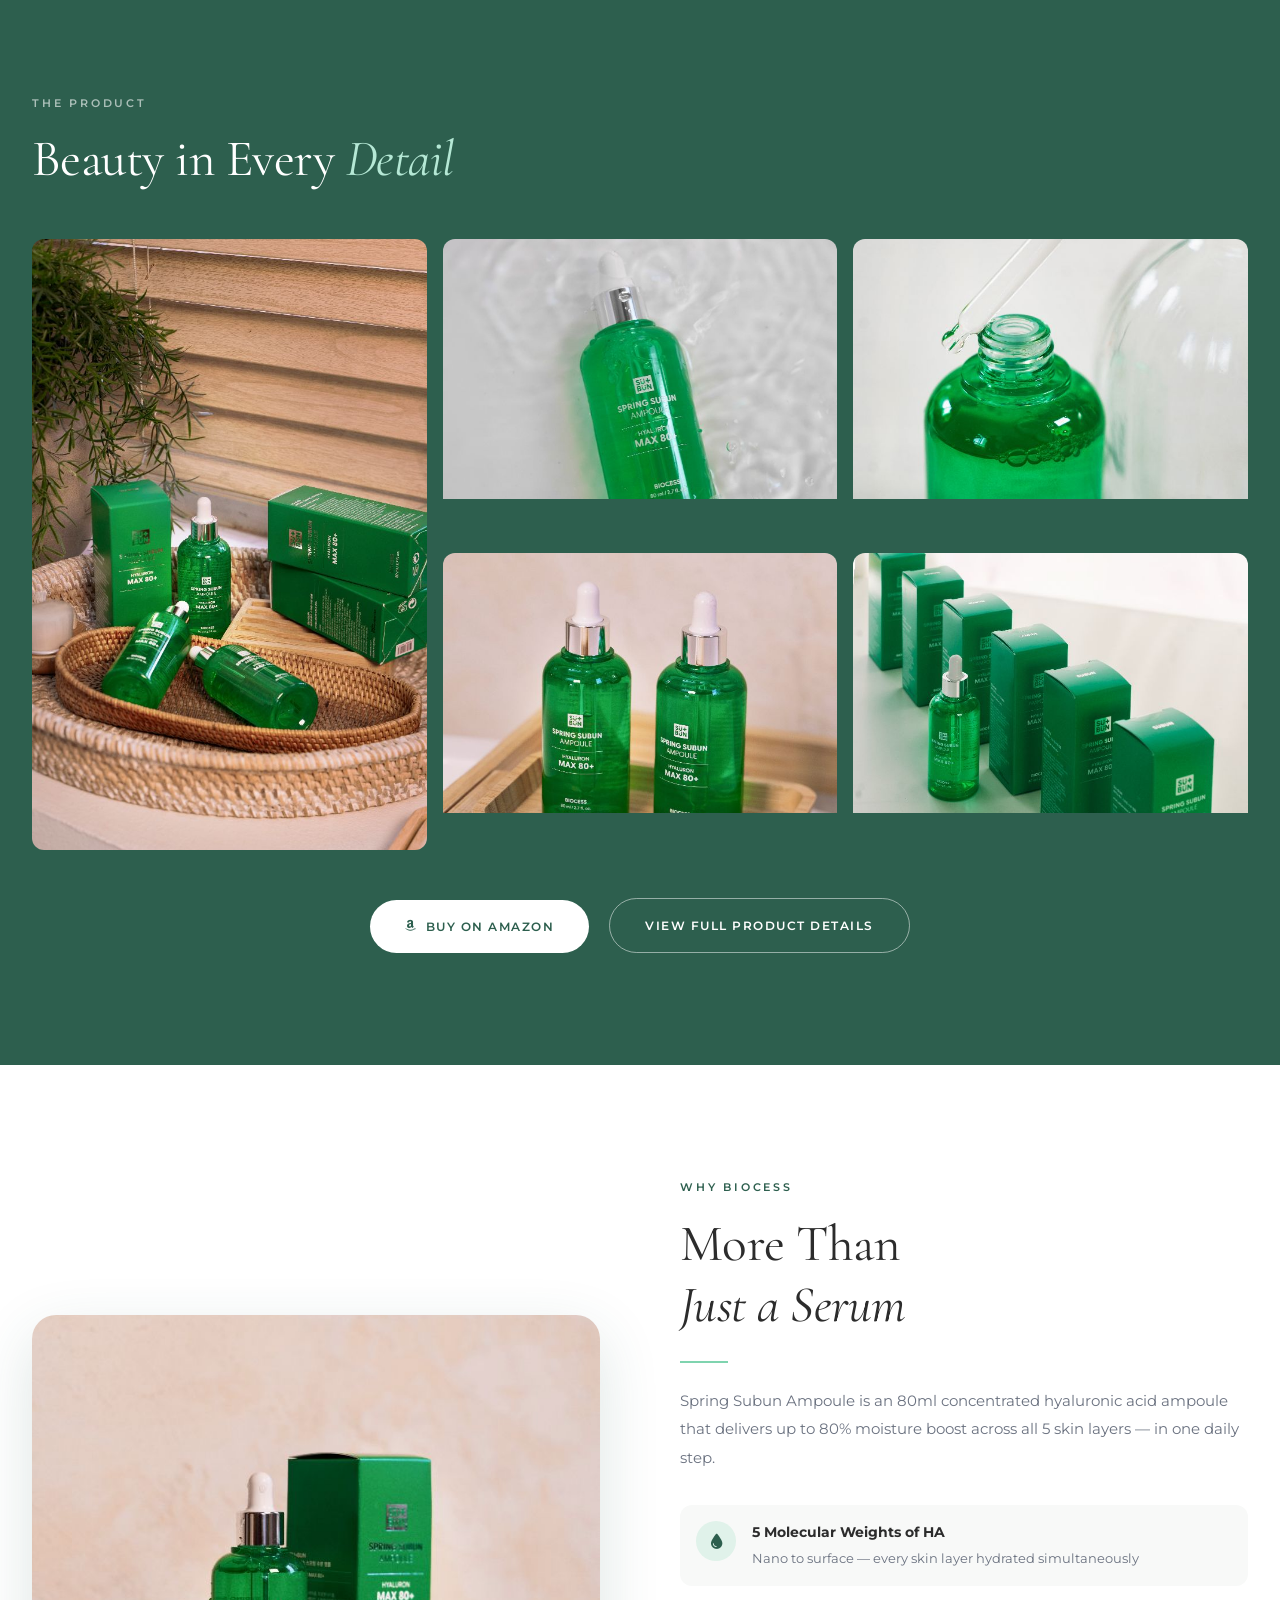
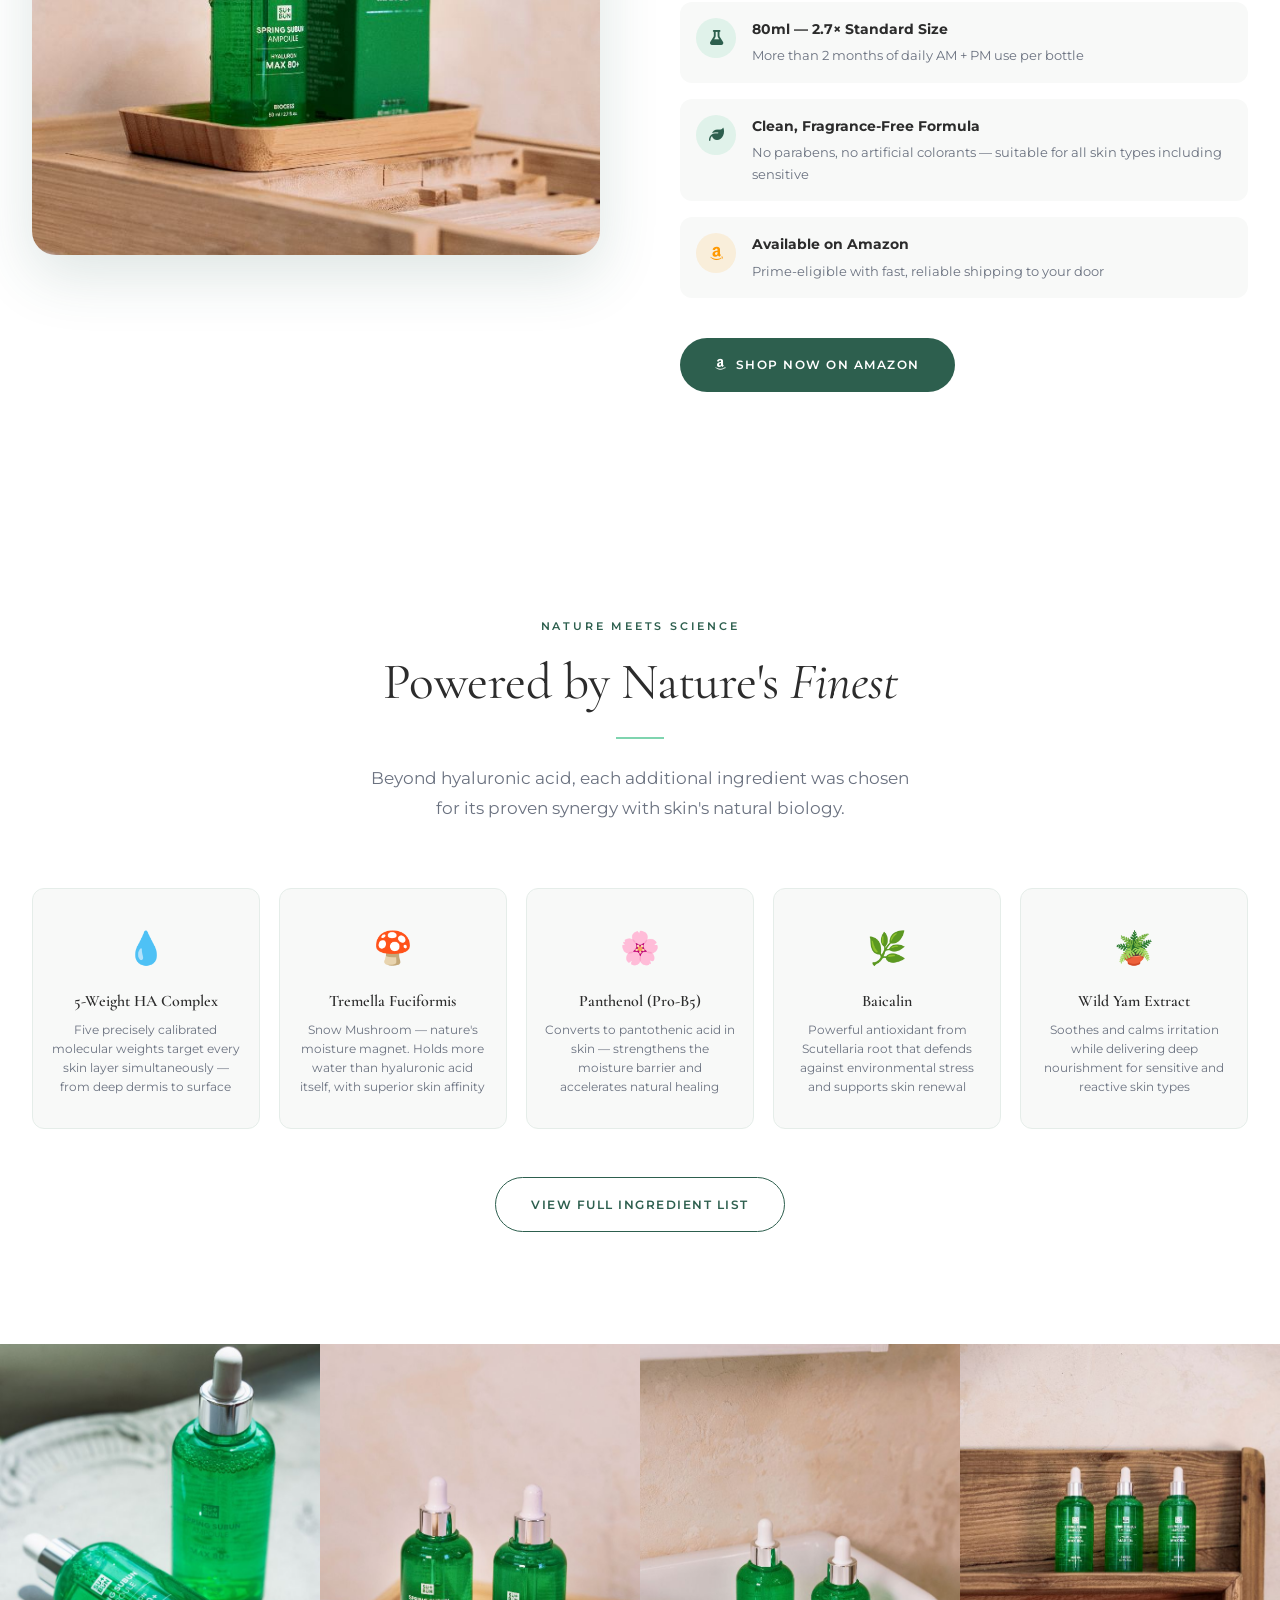
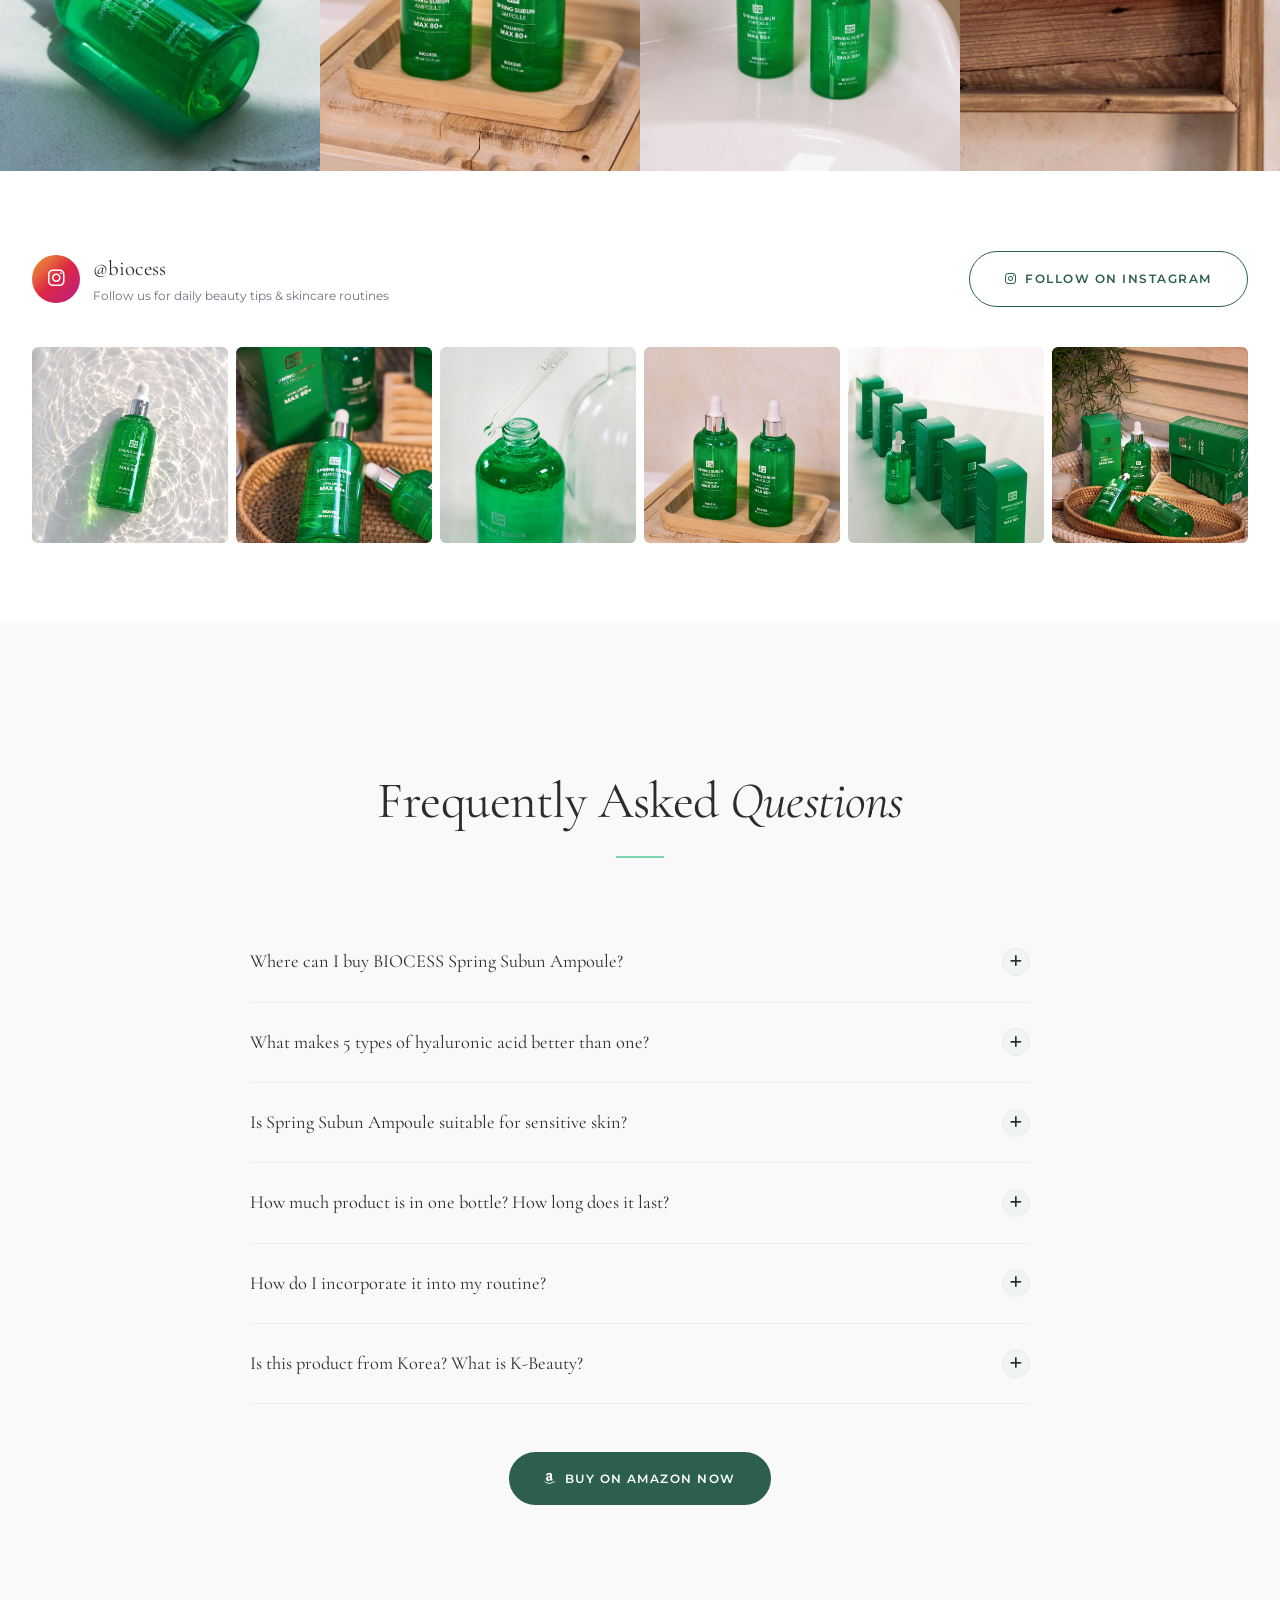
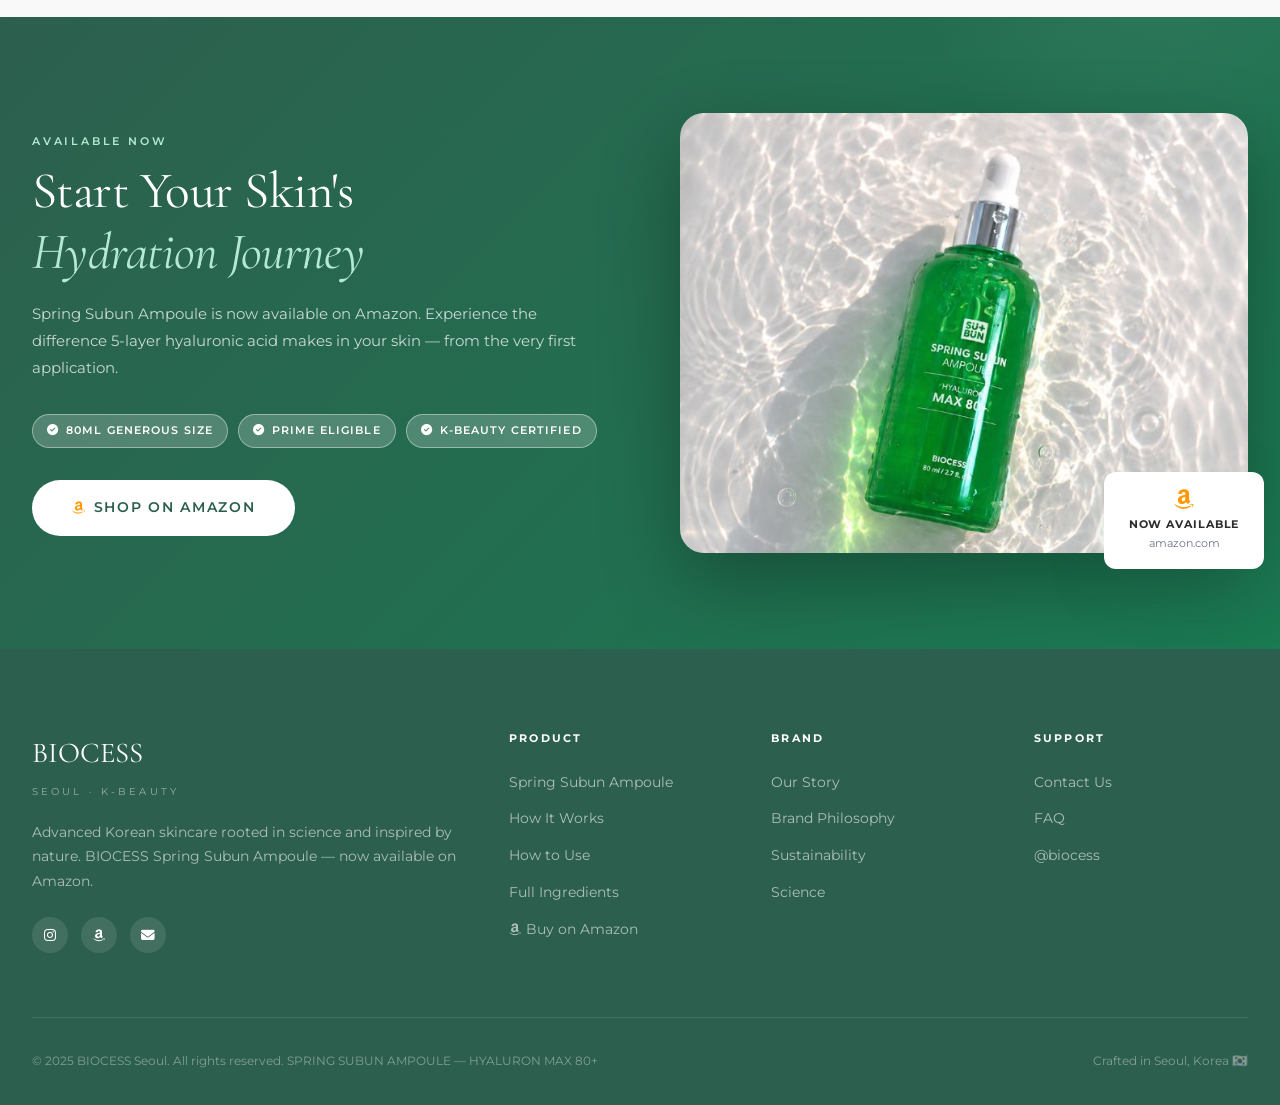
==== commit abef0c28: "main" ====
--- a/index.html
+++ b/index.html
@@ -397,28 +397,28 @@
       <div class="ingredients-grid">
         <div class="ingredient-card fade-up">
           <span class="ingredient-icon">💧</span>
-          <div class="ingredient-name">5× Hyaluronic Acid</div>
-          <div class="ingredient-desc">Multi-weight HA complex for full-depth hydration from dermis to surface</div>
+          <div class="ingredient-name">5-Weight HA Complex</div>
+          <div class="ingredient-desc">Five precisely calibrated molecular weights target every skin layer simultaneously — from deep dermis to surface</div>
         </div>
         <div class="ingredient-card fade-up delay-1">
+          <span class="ingredient-icon">🍄</span>
+          <div class="ingredient-name">Tremella Fuciformis</div>
+          <div class="ingredient-desc">Snow Mushroom — nature's moisture magnet. Holds more water than hyaluronic acid itself, with superior skin affinity</div>
+        </div>
+        <div class="ingredient-card fade-up delay-2">
+          <span class="ingredient-icon">🌸</span>
+          <div class="ingredient-name">Panthenol (Pro-B5)</div>
+          <div class="ingredient-desc">Converts to pantothenic acid in skin — strengthens the moisture barrier and accelerates natural healing</div>
+        </div>
+        <div class="ingredient-card fade-up delay-3">
           <span class="ingredient-icon">🌿</span>
-          <div class="ingredient-name">Centella Asiatica</div>
-          <div class="ingredient-desc">Traditional Korean healing herb that soothes, calms and supports barrier repair</div>
-        </div>
-        <div class="ingredient-card fade-up delay-2">
-          <span class="ingredient-icon">✨</span>
-          <div class="ingredient-name">Niacinamide</div>
-          <div class="ingredient-desc">Brightens skin tone, minimizes pores and enhances overall radiance</div>
-        </div>
-        <div class="ingredient-card fade-up delay-3">
-          <span class="ingredient-icon">🌸</span>
-          <div class="ingredient-name">Panthenol</div>
-          <div class="ingredient-desc">Pro-vitamin B5 that deeply conditions skin and accelerates natural healing</div>
+          <div class="ingredient-name">Baicalin</div>
+          <div class="ingredient-desc">Powerful antioxidant from Scutellaria root that defends against environmental stress and supports skin renewal</div>
         </div>
         <div class="ingredient-card fade-up delay-4">
-          <span class="ingredient-icon">🧬</span>
-          <div class="ingredient-name">Allantoin</div>
-          <div class="ingredient-desc">Gentle anti-irritant that promotes cell regeneration for smoother skin texture</div>
+          <span class="ingredient-icon">🪴</span>
+          <div class="ingredient-name">Wild Yam Extract</div>
+          <div class="ingredient-desc">Soothes and calms irritation while delivering deep nourishment for sensitive and reactive skin types</div>
         </div>
       </div>
 
